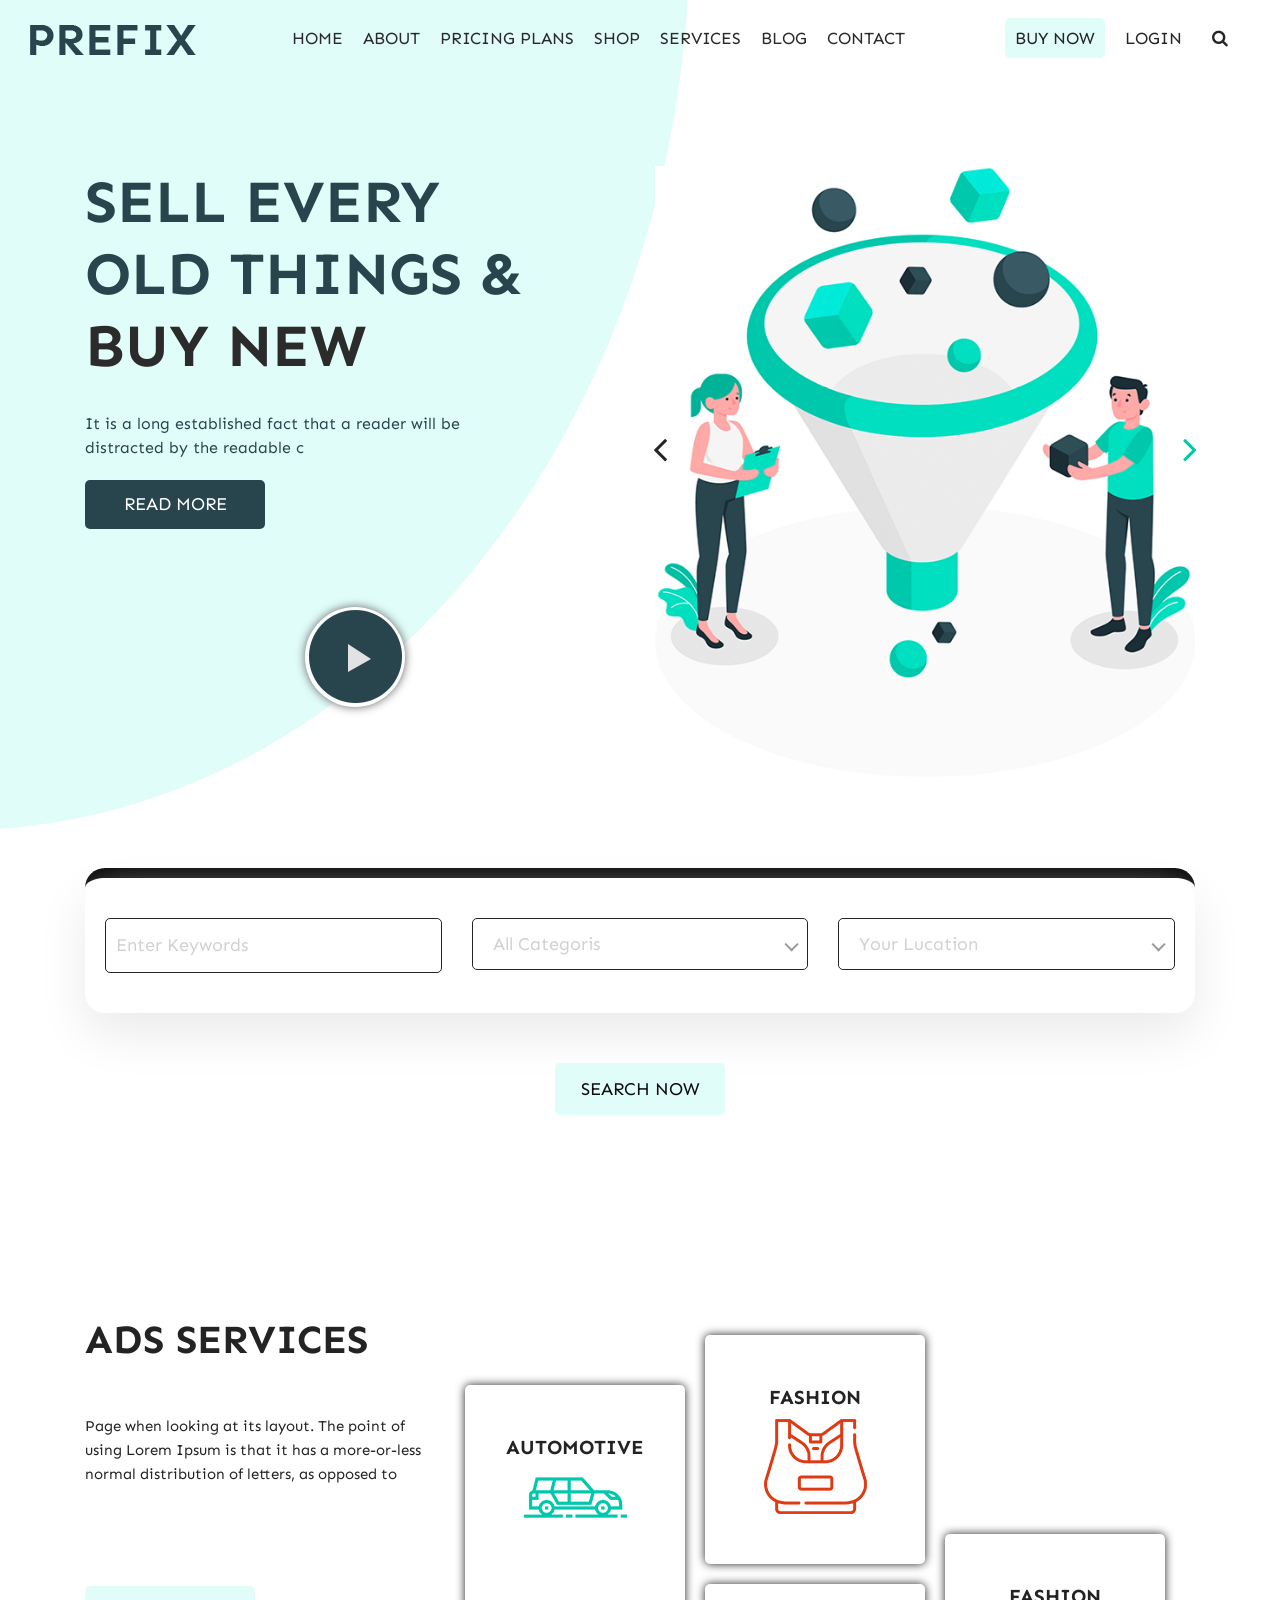
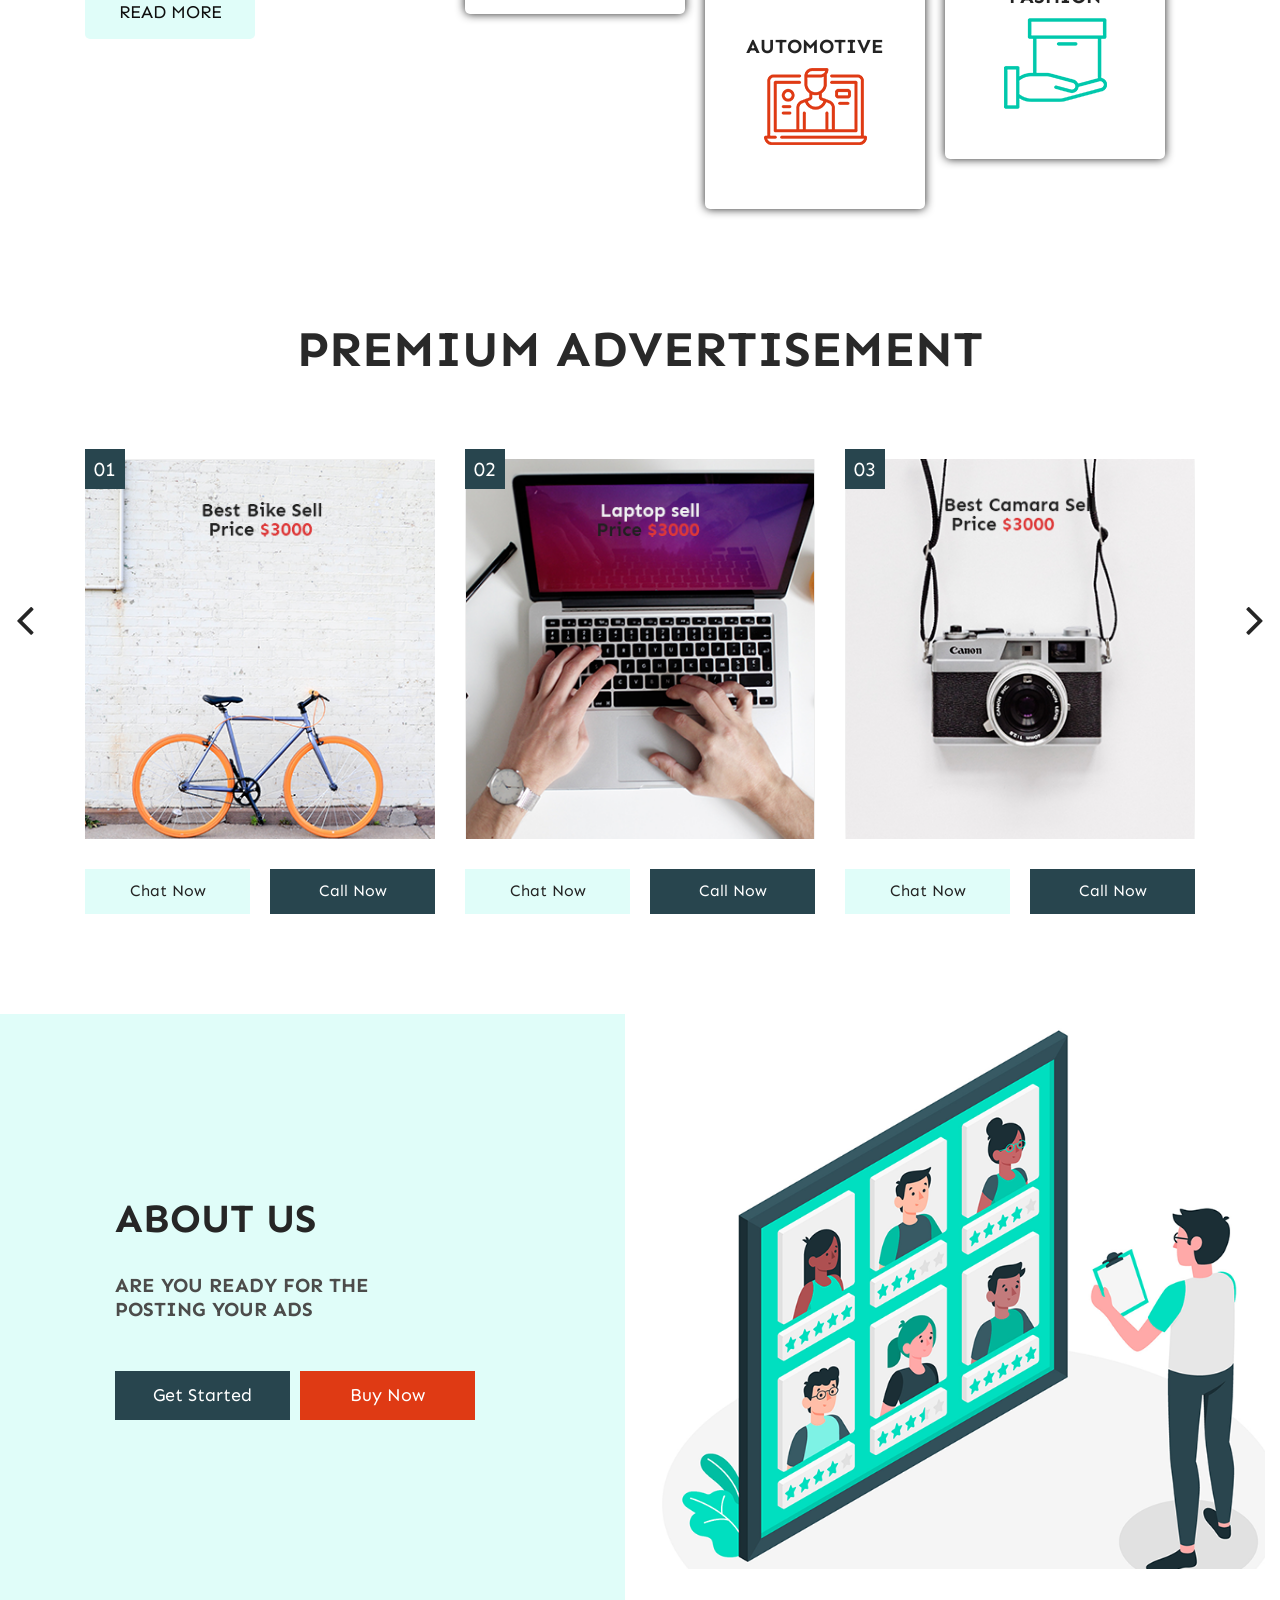
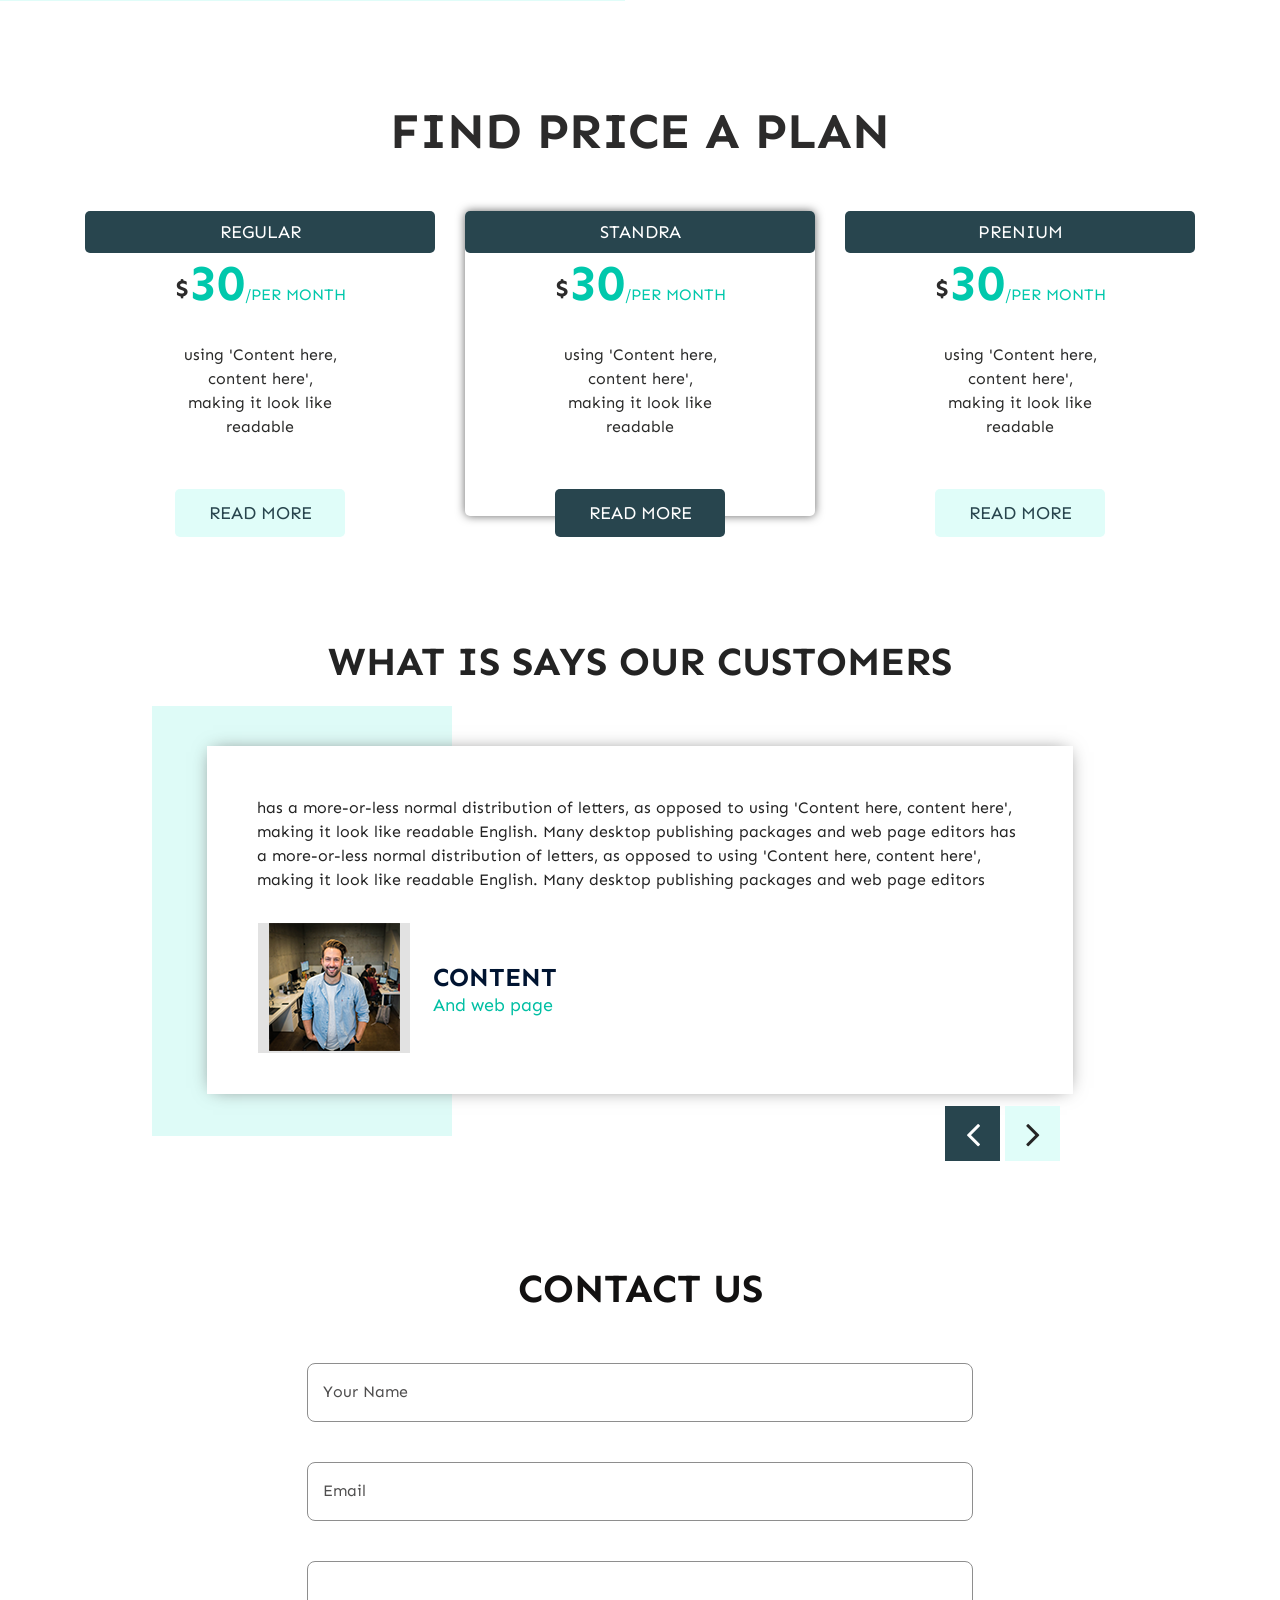
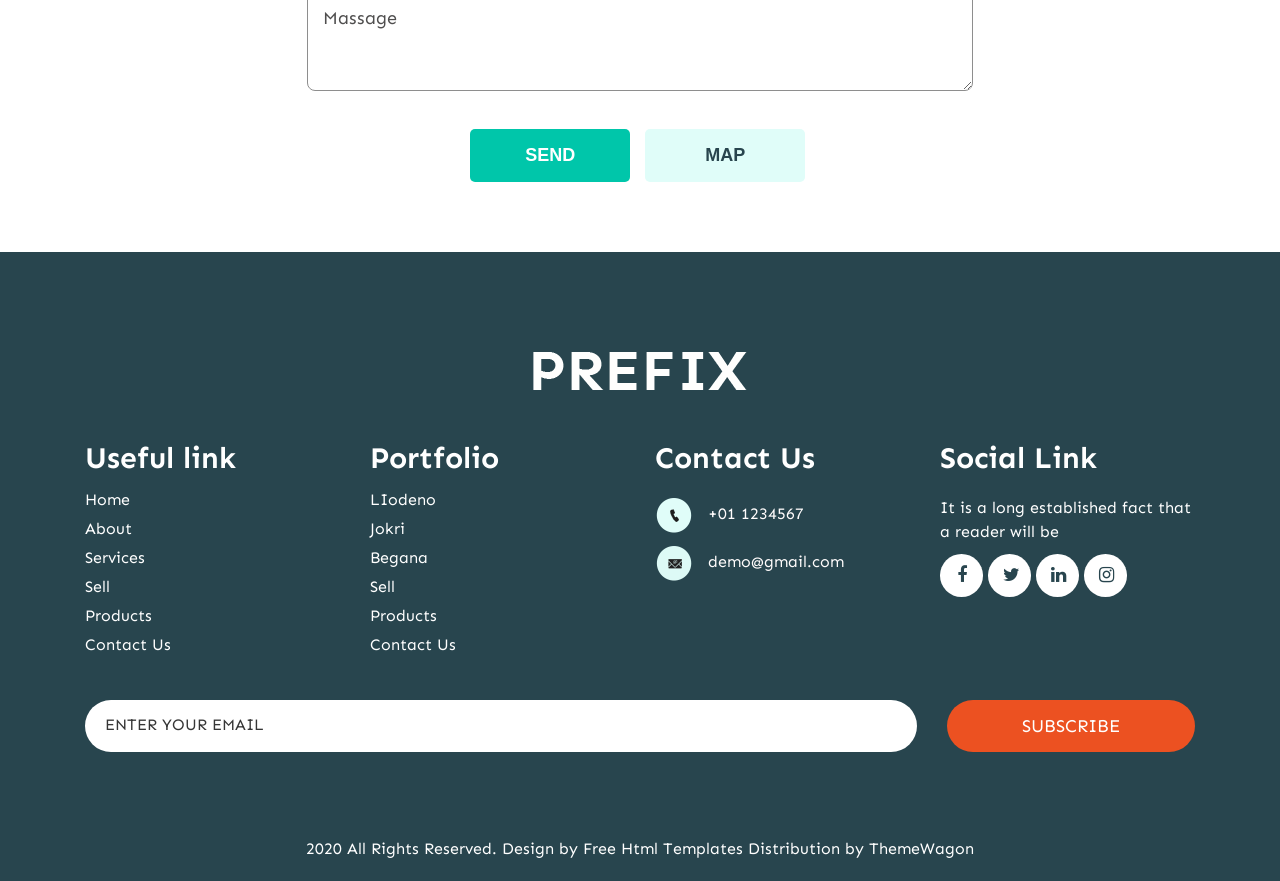
==== ETS STUFF/index.html @ aaaf213d "ETS Stuff" ====
<!DOCTYPE html>
<html>
   <head>
      <!-- basic -->
      <meta charset="utf-8">
      <meta http-equiv="X-UA-Compatible" content="IE=edge">
      <meta name="viewport" content="width=device-width, initial-scale=1">
      <!-- mobile metas -->
      <meta name="viewport" content="width=device-width, initial-scale=1">
      <meta name="viewport" content="initial-scale=1, maximum-scale=1">
      <!-- site metas -->
      <title>Sprite</title>
      <meta name="keywords" content="">
      <meta name="description" content="">
      <meta name="author" content="">
      <!-- bootstrap css -->
      <link rel="stylesheet" type="text/css" href="css/bootstrap.min.css">
      <!-- style css -->
      <link rel="stylesheet" type="text/css" href="css/style.css">
      <!-- Responsive-->
      <link rel="stylesheet" href="css/responsive.css">
      <!-- fevicon -->
      <link rel="icon" href="images/fevicon.png" type="image/gif" />
      <!-- font css -->
      <link href="https://fonts.googleapis.com/css2?family=Sen:wght@400;700;800&display=swap" rel="stylesheet">
      <!-- Scrollbar Custom CSS -->
      <link rel="stylesheet" href="css/jquery.mCustomScrollbar.min.css">
      <!-- Tweaks for older IEs-->
      <link rel="stylesheet" href="https://netdna.bootstrapcdn.com/font-awesome/4.0.3/css/font-awesome.css">
   </head>
   <body>
      <div class="header_section">
         <div class="container-fluid">
            <nav class="navbar navbar-expand-lg navbar-light bg-light">
               <a class="navbar-brand"href="index.html"><img src="images/logo.png"></a>
               <button class="navbar-toggler" type="button" data-toggle="collapse" data-target="#navbarSupportedContent" aria-controls="navbarSupportedContent" aria-expanded="false" aria-label="Toggle navigation">
               <span class="navbar-toggler-icon"></span>
               </button>
               <div class="collapse navbar-collapse" id="navbarSupportedContent">
                  <ul class="navbar-nav ml-auto">
                     <li class="nav-item active">
                        <a class="nav-link" href="index.html">Home</a>
                     </li>
                     <li class="nav-item">
                        <a class="nav-link" href="about.html">About</a>
                     </li>
                     <li class="nav-item">
                        <a class="nav-link" href="pricing.html">Pricing Plans</a>
                     </li>
                     <li class="nav-item">
                        <a class="nav-link" href="shop.html">Shop</a>
                     </li>
                     <li class="nav-item">
                        <a class="nav-link" href="services.html">Services</a>
                     </li>
                     <li class="nav-item">
                        <a class="nav-link" href="blog.html">Blog</a>
                     </li>
                     <li class="nav-item">
                        <a class="nav-link" href="contact.html">Contact</a>
                     </li>
                  </ul>
                  <form class="form-inline my-2 my-lg-0">
                     <div class="login_bt">
                        <ul>
                           <li class="active"><a href="#">Buy Now</a></li>
                           <li><a href="#">Login</a></li>
                           <li><a href="#"><i class="fa fa-search" aria-hidden="true"></i></a></li>
                        </ul>
                     </div>
                  </form>
               </div>
            </nav>
         </div>
         <!-- banner section start --> 
         <div class="banner_section layout_padding">
            <div class="container">
               <div class="row">
                  <div class="col-md-6">
                     <h1 class="banner_taital">SELL EVERY OLD THINGS & <span style="color: #2b2b2b;">BUY NEW</span></h1>
                     <p class="banner_text">It is a long established fact that a reader will be distracted by the readable c</p>
                     <div class="started_text"><a href="#">Read More</a></div>
                     <div class="play_icon"><img src="images/play-icon.png"></div>
                  </div>
                  <div class="col-md-6">
                     <div id="banner_slider" class="carousel slide" data-ride="carousel">
                        <div class="carousel-inner">
                           <div class="carousel-item active">
                              <div class="banner_img"><img src="images/banner-img.png"></div>
                           </div>
                           <div class="carousel-item">
                              <div class="banner_img"><img src="images/banner-img.png"></div>
                           </div>
                           <div class="carousel-item">
                              <div class="banner_img"><img src="images/banner-img.png"></div>
                           </div>
                        </div>
                        <a class="carousel-control-prev" href="#banner_slider" role="button" data-slide="prev">
                        <i class="fa fa-angle-left"></i>
                        </a>
                        <a class="carousel-control-next" href="#banner_slider" role="button" data-slide="next">
                        <i class="fa fa-angle-right"></i>
                        </a>
                     </div>
                  </div>
               </div>
            </div>
         </div>
         <!-- banner section end -->
      </div>
      <!-- header section end -->
      <!-- select box section start -->
      <div class="container">
         <div class="select_box_section">
            <div class="select_box_main">
               <div class="row">
                  <div class="col-md-4 select-outline">
                     <input type="text" class="enter_bt" placeholder="Enter Keywords" name="Enter Keywords">
                  </div>
                  <div class="col-md-4 select-outline">
                     <select class="mdb-select md-form md-outline colorful-select dropdown-primary">
                        <option value="" disabled selected>All Categoris</option>
                        <option value="1">Option 1</option>
                        <option value="2">Option 2</option>
                        <option value="3">Option 3</option>
                     </select>
                  </div>
                  <div class="col-md-4 select-outline">
                     <select class="mdb-select md-form md-outline colorful-select dropdown-primary">
                        <option value="" disabled selected>Your Lucation</option>
                        <option value="1">Option 1</option>
                        <option value="2">Option 2</option>
                        <option value="3">Option 3</option>
                     </select>
                  </div>
               </div>
            </div>
            <div class="search_btn"><a href="#">Search Now</a></div>
         </div>
      </div>
      <!-- services section start -->
      <div class="services_section layout_padding">
         <div class="container">
            <div class="row">
               <div class="col-md-4">
                  <h1 class="services_taital">Ads Services</h1>
                  <p class=" services_text">Page when looking at its layout. The point of using Lorem Ipsum is that it has a more-or-less normal distribution of letters, as opposed to</p>
                  <div class="readmore_btn"><a href="#">Read More</a></div>
               </div>
               <div class="col-md-8">
                  <h1 class="services_taital">
                     <div class="services_box">
                        <div class="services_box_left">
                           <h5 class="fashion_text">Automotive</h5>
                           <div><img src="images/icon-1.png"></div>
                        </div>
                        <div class="services_box_right">
                           <h5 class="fashion_text">Fashion</h5>
                           <div><img src="images/icon-2.png"></div>
                        </div>
                     </div>
                     <div class="services_box_2">
                        <div class="services_box_left">
                           <h5 class="fashion_text">Automotive</h5>
                           <div><img src="images/icon-3.png"></div>
                        </div>
                        <div class="services_box_right">
                           <h5 class="fashion_text">Fashion</h5>
                           <div><img src="images/icon-4.png"></div>
                        </div>
                     </div>
                  </h1>
               </div>
            </div>
         </div>
      </div>
      <!-- services section end -->
      <!-- shop section start -->
      <div class="blog_section layout_padding">
         <div class="container">
            <div class="row">
               <div class="col-md-12">
                  <h1 class="blog_taital">PREMIUM ADVERTISEMENT</h1>
               </div>
            </div>
            <div class="blog_section_2">
               <div id="main_slider" class="carousel slide" data-ride="carousel">
                  <div class="carousel-inner">
                     <div class="carousel-item active">
                        <div class="row">
                           <div class="col-md-4">
                              <div class="blog_img"><img src="images/blog-img.png"></div>
                              <h6 class="number_text">01</h6>
                              <div class="callnow_btn">
                                 <div class="chat_bt"><a href="#">Chat Now</a></div>
                                 <div class="call_bt active"><a href="#">Call Now</a></div>
                              </div>
                           </div>
                           <div class="col-md-4">
                              <div class="blog_img"><img src="images/blog-img1.png"></div>
                              <h6 class="number_text">02</h6>
                              <div class="callnow_btn">
                                 <div class="chat_bt"><a href="#">Chat Now</a></div>
                                 <div class="call_bt active"><a href="#">Call Now</a></div>
                              </div>
                           </div>
                           <div class="col-md-4">
                              <div class="blog_img"><img src="images/blog-img2.png"></div>
                              <h6 class="number_text">03</h6>
                              <div class="callnow_btn">
                                 <div class="chat_bt"><a href="#">Chat Now</a></div>
                                 <div class="call_bt active"><a href="#">Call Now</a></div>
                              </div>
                           </div>
                        </div>
                     </div>
                     <div class="carousel-item">
                        <div class="row">
                           <div class="col-md-4">
                              <div class="blog_img"><img src="images/blog-img.png"></div>
                              <h6 class="number_text">01</h6>
                              <div class="callnow_btn">
                                 <div class="chat_bt"><a href="#">Chat Now</a></div>
                                 <div class="call_bt active"><a href="#">Call Now</a></div>
                              </div>
                           </div>
                           <div class="col-md-4">
                              <div class="blog_img"><img src="images/blog-img1.png"></div>
                              <h6 class="number_text">02</h6>
                              <div class="callnow_btn">
                                 <div class="chat_bt"><a href="#">Chat Now</a></div>
                                 <div class="call_bt active"><a href="#">Call Now</a></div>
                              </div>
                           </div>
                           <div class="col-md-4">
                              <div class="blog_img"><img src="images/blog-img2.png"></div>
                              <h6 class="number_text">03</h6>
                              <div class="callnow_btn">
                                 <div class="chat_bt"><a href="#">Chat Now</a></div>
                                 <div class="call_bt active"><a href="#">Call Now</a></div>
                              </div>
                           </div>
                        </div>
                     </div>
                     <div class="carousel-item">
                        <div class="row">
                           <div class="col-md-4">
                              <div class="blog_img"><img src="images/blog-img.png"></div>
                              <h6 class="number_text">01</h6>
                              <div class="callnow_btn">
                                 <div class="chat_bt"><a href="#">Chat Now</a></div>
                                 <div class="call_bt active"><a href="#">Call Now</a></div>
                              </div>
                           </div>
                           <div class="col-md-4">
                              <div class="blog_img"><img src="images/blog-img1.png"></div>
                              <h6 class="number_text">02</h6>
                              <div class="callnow_btn">
                                 <div class="chat_bt"><a href="#">Chat Now</a></div>
                                 <div class="call_bt active"><a href="#">Call Now</a></div>
                              </div>
                           </div>
                           <div class="col-md-4">
                              <div class="blog_img"><img src="images/blog-img2.png"></div>
                              <h6 class="number_text">03</h6>
                              <div class="callnow_btn">
                                 <div class="chat_bt"><a href="#">Chat Now</a></div>
                                 <div class="call_bt active"><a href="#">Call Now</a></div>
                              </div>
                           </div>
                        </div>
                     </div>
                  </div>
                  <a class="carousel-control-prev" href="#main_slider" role="button" data-slide="prev">
                  <i class="fa fa-angle-left"></i>
                  </a>
                  <a class="carousel-control-next" href="#main_slider" role="button" data-slide="next">
                  <i class="fa fa-angle-right"></i>
                  </a>
               </div>
            </div>
         </div>
      </div>
      <!-- shop section end -->
      <!-- about section start -->
      <div class="about_section layout_padding">
         <div class="container-fluid">
            <div class="row">
               <div class="col-md-6 padding_left0">
                  <div class="about_taital_main">
                     <h1 class="about_taital">About Us</h1>
                     <h6 class="about_text">ARE YOU READY FOR THE POSTING YOUR ADS</h6>
                     <div class="btn_main">
                        <div class="started_bt"><a href="#">Get Started</a></div>
                        <div class="buy_bt active"><a href="#">Buy Now</a></div>
                     </div>
                  </div>
               </div>
               <div class="col-md-6">
                  <div class="about_img"><img src="images/about-img.png"></div>
               </div>
            </div>
         </div>
      </div>
      <!-- about section end -->
      <!-- pricing section start -->
      <div class="pricing_section layout_padding">
         <div class="container">
            <div class="row">
               <div class="col-md-12">
                  <h1 class="pricing_taital">FIND Price A PLAN</h1>
               </div>
            </div>
            <div class="pricing_section_2">
               <div class="row">
                  <div class="col-md-4">
                     <div class="pricing_box">
                        <h6 class="regular_text">Regular</h6>
                        <div class="taital_main">
                           <h3 class="dolor_text">$</h3>
                           <h1 class="dolor_text_1">30</h1>
                           <p class="month_text">/Per Month</p>
                        </div>
                        <p class="using_text">using 'Content here, content here', making it look like readable</p>
                        <div class="readmore_bt"><a  href="#">Read More</a></div>
                     </div>
                  </div>
                  <div class="col-md-4">
                     <div class="pricing_box active">
                        <h6 class="regular_text">Standra</h6>
                        <div class="taital_main">
                           <h3 class="dolor_text">$</h3>
                           <h1 class="dolor_text_1">30</h1>
                           <p class="month_text">/Per Month</p>
                        </div>
                        <p class="using_text">using 'Content here, content here', making it look like readable</p>
                        <div class="readmore_bt active"><a  href="#">Read More</a></div>
                     </div>
                  </div>
                  <div class="col-md-4">
                     <div class="pricing_box">
                        <h6 class="regular_text">Prenium</h6>
                        <div class="taital_main">
                           <h3 class="dolor_text">$</h3>
                           <h1 class="dolor_text_1">30</h1>
                           <p class="month_text">/Per Month</p>
                        </div>
                        <p class="using_text">using 'Content here, content here', making it look like readable</p>
                        <div class="readmore_bt"><a  href="#">Read More</a></div>
                     </div>
                  </div>
               </div>
            </div>
         </div>
      </div>
      <!-- pricing section end -->
      <!-- customer section end -->
      <div class="customer_section layout_padding">
         <div class="container">
            <div class="row">
               <div class="col-sm-12">
                  <h1 class="customer_taital">What Is says Our customers</h1>
               </div>
            </div>
         </div>
         <div id="my_slider" class="carousel slide" data-ride="carousel">
            <div class="carousel-inner">
               <div class="carousel-item active">
                  <div class="customer_section_2">
                     <div class="container">
                        <div class="row">
                           <div class="col-md-12">
                              <div class="box_main">
                                 <div class="customer_main">
                                    <p class="enim_text">has a more-or-less normal distribution of letters, as opposed to using 'Content here, content here', making it look like readable English. Many desktop publishing packages and web page editors has a more-or-less normal distribution of letters, as opposed to using 'Content here, content here', making it look like readable English. Many desktop publishing packages and web page editors </p>
                                    <div class="customer_left">
                                       <div class="customer_img"><img src="images/customer-img.png"></div>
                                    </div>
                                    <div class="customer_right">
                                       <h3 class="customer_name">Content</h3>
                                       <p class="web_text">And web page </p>
                                    </div>
                                 </div>
                              </div>
                           </div>
                        </div>
                     </div>
                  </div>
               </div>
               <div class="carousel-item">
                  <div class="customer_section_2">
                     <div class="container">
                        <div class="row">
                           <div class="col-md-12">
                              <div class="box_main">
                                 <div class="customer_main">
                                    <p class="enim_text">has a more-or-less normal distribution of letters, as opposed to using 'Content here, content here', making it look like readable English. Many desktop publishing packages and web page editors has a more-or-less normal distribution of letters, as opposed to using 'Content here, content here', making it look like readable English. Many desktop publishing packages and web page editors </p>
                                    <div class="customer_left">
                                       <div class="customer_img"><img src="images/customer-img.png"></div>
                                    </div>
                                    <div class="customer_right">
                                       <h3 class="customer_name">Content</h3>
                                       <p class="web_text">And web page </p>
                                    </div>
                                 </div>
                              </div>
                           </div>
                        </div>
                     </div>
                  </div>
               </div>
               <div class="carousel-item">
                  <div class="customer_section_2">
                     <div class="container">
                        <div class="row">
                           <div class="col-md-12">
                              <div class="box_main">
                                 <div class="customer_main">
                                    <p class="enim_text">has a more-or-less normal distribution of letters, as opposed to using 'Content here, content here', making it look like readable English. Many desktop publishing packages and web page editors has a more-or-less normal distribution of letters, as opposed to using 'Content here, content here', making it look like readable English. Many desktop publishing packages and web page editors </p>
                                    <div class="customer_left">
                                       <div class="customer_img"><img src="images/customer-img.png"></div>
                                    </div>
                                    <div class="customer_right">
                                       <h3 class="customer_name">Content</h3>
                                       <p class="web_text">And web page </p>
                                    </div>
                                 </div>
                              </div>
                           </div>
                        </div>
                     </div>
                  </div>
               </div>
            </div>
            <a class="carousel-control-prev" href="#my_slider" role="button" data-slide="prev">
            <i class="fa fa-angle-left"></i>
            </a>
            <a class="carousel-control-next" href="#my_slider" role="button" data-slide="next">
            <i class="fa fa-angle-right"></i>
            </a>
         </div>
      </div>
      <!-- customer section end -->
      <!-- contact section start -->
      <div class="contact_section layout_padding">
         <div class="container">
            <div class="row">
               <div class="col-sm-12">
                  <h1 class="contact_taital contact_heading">Contact Us</h1>
               </div>
            </div>
            <div class="contact_section_2">
               <div class="row">
                  <div class="col-md-12">
                     <div class="mail_section map_form_container">
                        <form action="">
                           <input type="text" class="mail_text" placeholder="Your Name" name="Your Name">
                           <input type="text" class="mail_text" placeholder="Email" name="Email">
                           <textarea class="massage-bt" placeholder="Massage" rows="5" id="comment" name="Massage"></textarea>
                           <div class="contact_btn_main">
                              <div class="send_bt active"><a href="#">Send</a></div>
                              <div class="map_bt"><a href="#" id="showMap">Map</a></div>
                           </div>
                        </form>
                        <div class="map_main map_container">
                           <div class="map-responsive">
                              <iframe src="https://www.google.com/maps/embed/v1/place?key=AIzaSyA0s1a7phLN0iaD6-UE7m4qP-z21pH0eSc&amp;q=Eiffel+Tower+Paris+France" width="600" height="368" frameborder="0" style="border:0; width: 100%;" allowfullscreen=""></iframe>
                              <div class="btn_main">
                                 <div class="map_bt d-flex justify-content-center w-100 map_center"><a href="#" id="showForm">Form</a></div>
                              </div>
                           </div>
                        </div>
                     </div>
                  </div>
               </div>
            </div>
         </div>
      </div>
      <!-- contact section end -->
      <!-- footer section start -->
      <div class="footer_section layout_padding">
         <div class="container">
            <div class="row">
               <div class="col-md-12">
                  <div class="footer_logo"><img src="images/footer-logo.png"></div>
               </div>
            </div>
            <div class="footer_section_2">
               <div class="row">
                  <div class="col-lg-3 col-sm-6">
                     <h2 class="useful_text">Useful link </h2>
                     <div class="footer_menu">
                        <ul>
                           <li><a href="index.html">Home</a></li>
                           <li><a href="about.html">About</a></li>
                           <li><a href="services.html">Services</a></li>
                           <li><a href="sell.html">Sell</a></li>
                           <li><a href="products.html">Products</a></li>
                           <li><a href="contact.html">Contact Us</a></li>
                        </ul>
                     </div>
                  </div>
                  <div class="col-lg-3 col-sm-6">
                     <h2 class="useful_text">Portfolio</h2>
                     <div class="footer_menu">
                        <ul>
                           <li><a href="#">LIodeno</a></li>
                           <li><a href="jokri.html">Jokri</a></li>
                           <li><a href="begana.html">Begana</a></li>
                           <li><a href="sell.html">Sell</a></li>
                           <li><a href="products.html">Products</a></li>
                           <li><a href="contact.html">Contact Us</a></li>
                        </ul>
                     </div>
                  </div>
                  <div class="col-lg-3 col-sm-6">
                     <h2 class="useful_text">Contact Us</h2>
                     <div class="location_text"><img src="images/call-icon.png"><span class="padding_left_15"><a href="#">+01 1234567</a></span></div>
                     <div class="location_text"><img src="images/mail-icon.png"><span class="padding_left_15"><a href="#">demo@gmail.com</a></span></div>
                  </div>
                  <div class="col-lg-3 col-sm-6">
                     <h2 class="useful_text">Social Link</h2>
                     <p class="footer_text">It is a long established fact that a reader will be </p>
                     <div class="social_icon">
                        <ul>
                           <li><a href="#"><i class="fa fa-facebook" aria-hidden="true"></i></a></li>
                           <li><a href="#"><i class="fa fa-twitter" aria-hidden="true"></i></a></li>
                           <li><a href="#"><i class="fa fa-linkedin" aria-hidden="true"></i></a></li>
                           <li><a href="#"><i class="fa fa-instagram" aria-hidden="true"></i></a></li>
                        </ul>
                     </div>
                  </div>
               </div>
            </div>
            <div class="input_main">
               <input type="text" class="email_text" placeholder="Enter your email" name="Enter your email">
               <div class="subscribe_bt"><a href="#">Subscribe</a></div>
            </div>
         </div>
      </div>
      <!-- footer section end -->
      <!-- copyright section start -->
      <div class="copyright_section">
         <div class="container">
            <p class="copyright_text">2020 All Rights Reserved. Design by <a href="https://html.design">Free Html Templates</a> Distribution by <a href="https://themewagon.com">ThemeWagon</a></p>
         </div>
      </div>
      <!-- copyright section end -->
      <!-- Javascript files-->
      <script src="js/jquery.min.js"></script>
      <script src="js/popper.min.js"></script>
      <script src="js/bootstrap.bundle.min.js"></script>
      <script src="js/jquery-3.0.0.min.js"></script>
      <script src="js/plugin.js"></script>
      <!-- sidebar -->
      <script src="js/jquery.mCustomScrollbar.concat.min.js"></script>
      <script src="js/custom.js"></script>
      <!-- javascript --> 
      <script>
         // Material Select Initialization
         $(document).ready(function() {
         $('.mdb-select').materialSelect();
         $('.select-wrapper.md-form.md-outline input.select-dropdown').bind('focus blur', function () {
         $(this).closest('.select-outline').find('label').toggleClass('active');
         $(this).closest('.select-outline').find('.caret').toggleClass('active');
         });
         });
      </script>
   </body>
</html>
---- ETS STUFF/css/style.css ----
/*--------------------------------------------------------------------- File Name: style.css ---------------------------------------------------------------------*/


/*--------------------------------------------------------------------- import Files ---------------------------------------------------------------------*/

@import url(animate.min.css);
@import url(normalize.css);
@import url(icomoon.css);
@import url(css/font-awesome.min.css);
@import url(meanmenu.css);
@import url(owl.carousel.min.css);
@import url(swiper.min.css);
@import url(slick.css);
@import url(jquery.fancybox.min.css);
@import url(jquery-ui.css);
@import url(nice-select.css);

/*--------------------------------------------------------------------- skeleton ---------------------------------------------------------------------*/

* {
    box-sizing: border-box !important;
    transition: ease all 0.5s;
}

html {
    scroll-behavior: smooth;
}

body {
    color: #666666;
    font-size: 14px;
    font-family: 'Sen', sans-serif;
    line-height: 1.80857;
    font-weight: normal;
    overflow-x: hidden;
}

a {
    color: #1f1f1f;
    text-decoration: none !important;
    outline: none !important;
    -webkit-transition: all .3s ease-in-out;
    -moz-transition: all .3s ease-in-out;
    -ms-transition: all .3s ease-in-out;
    -o-transition: all .3s ease-in-out;
    transition: all .3s ease-in-out;
}

h1,
h2,
h3,
h4,
h5,
h6 {
    letter-spacing: 0;
    font-weight: normal;
    position: relative;
    padding: 0 0 10px 0;
    font-weight: normal;
    line-height: normal;
    color: #111111;
    margin: 0
}

h1 {
    font-size: 24px
}

h2 {
    font-size: 22px
}

h3 {
    font-size: 18px
}

h4 {
    font-size: 16px
}

h5 {
    font-size: 14px
}

h6 {
    font-size: 13px
}

*,
*::after,
*::before {
    -webkit-box-sizing: border-box;
    -moz-box-sizing: border-box;
    box-sizing: border-box;
}

h1 a,
h2 a,
h3 a,
h4 a,
h5 a,
h6 a {
    color: #212121;
    text-decoration: none!important;
    opacity: 1
}

button:focus {
    outline: none;
}

ul,
li,
ol {
    margin: 0px;
    padding: 0px;
    list-style: none;
}

p {
    margin: 20px;
    font-weight: 300;
    font-size: 15px;
    line-height: 24px;
}

a {
    color: #222222;
    text-decoration: none;
    outline: none !important;
}

a,
.btn {
    text-decoration: none !important;
    outline: none !important;
    -webkit-transition: all .3s ease-in-out;
    -moz-transition: all .3s ease-in-out;
    -ms-transition: all .3s ease-in-out;
    -o-transition: all .3s ease-in-out;
    transition: all .3s ease-in-out;
}

img {
    max-width: 100%;
    height: auto;
}

 :focus {
    outline: 0;
}

.paddind_bottom_0 {
    padding-bottom: 0 !important;
}

.btn-custom {
    margin-top: 20px;
    background-color: transparent !important;
    border: 2px solid #ddd;
    padding: 12px 40px;
    font-size: 16px;
}

.lead {
    font-size: 18px;
    line-height: 30px;
    color: #767676;
    margin: 0;
    padding: 0;
}

.form-control:focus {
    border-color: #ffffff !important;
    box-shadow: 0 0 0 .2rem rgba(255, 255, 255, .25);
}

.navbar-form input {
    border: none !important;
}

.badge {
    font-weight: 500;
}

blockquote {
    margin: 20px 0 20px;
    padding: 30px;
}

button {
    border: 0;
    margin: 0;
    padding: 0;
    cursor: pointer;
}

.full {
    float: left;
    width: 100%;
}

.layout_padding {
    padding-top: 100px;
    padding-bottom: 0px;
}

.padding_0 {
    padding: 0px;
}


/* header section start */

.header_section {
    width: 100%;
    float: left;
    background-image: url(../images/banner-bg.png);
    height: auto;
    background-size: 100%;
    background-repeat: no-repeat;
}

.header_section::after {
    content: '';
    position: absolute;
    width: 730px;
    height: 900px;
    background-color: #e0fdf9;
    left: -40px;
    top: -70px;
    z-index: -1;
    border-bottom-right-radius: 100%;
}

.header_bg {
    background-color: #e0fdf9 !important;
}

.header_bg::after {
    display: none;
}

.header_bg {
    background: #fb6818;
    border-bottom: 1px solid #ffffff;
}

.bg-light {
    background-color: transparent !important;
}

.mr-auto,
.mx-auto {
    margin: 0 auto;
    text-align: center;
}

.ml-auto,
.mx-auto {
    margin: 0 auto;
}

.navbar-expand-lg .navbar-nav .nav-link {
    padding: 3px 10px;
    font-size: 17px;
    color: #2a2a2a;
    border-radius: 5px;
    text-transform: uppercase;
}

.navbar-light .navbar-nav .active>.nav-link,
.navbar-light .navbar-nav .nav-link.active,
.navbar-light .navbar-nav .nav-link.show,
.navbar-light .navbar-nav .show>.nav-link {
    color: #2a2a2a;
}

.navbar-light .navbar-nav .nav-link:focus,
.navbar-light .navbar-nav .nav-link:hover {
    color: #2a2a2a;
}

.navbar-brand {
    margin: 0px;
    float: right;
}

.navbar {
    padding: 15px 15px;
}

.user_icon {
    padding-right: 15px;
}

.login_bt {
    width: 250px;
}

.login_bt ul {
    margin: 0px;
    padding: 0px;
}

.login_bt li a {
    float: left;
    font-size: 17px;
    color: #252525;
    text-transform: uppercase;
    padding: 5px 10px;
    background-color: transparent;
    margin: 0px 5px;
    border-radius: 5px;
}

.login_bt li a:hover {
    color: #252525;
    background-color: #e0fdf9;
}

.login_bt li.active a {
    color: #252525;
    background-color: #e0fdf9;
}


/* header section end */


/* banner section start */

.banner_section {
    width: 100%;
    float: left;
    padding: 90px 0px;
}

.banner_taital {
    width: 90%;
    font-size: 60px;
    color: #28454e;
    text-transform: uppercase;
    font-weight: bold;
}

.banner_text {
    width: 80%;
    font-size: 16px;
    color: #28454e;
    float: left;
    margin-left: 0px;
}

.started_text {
    width: 180px;
    float: left;
    margin-top: 0px;
}

.started_text a {
    width: 100%;
    float: left;
    padding: 8px 10px;
    color: #ffffff;
    background-color: #28454e;
    text-align: center;
    font-size: 18px;
    border-radius: 5px;
    text-transform: uppercase;
}

.started_text a:hover {
    color: #252525;
    background-color: #ffffff;
}

#banner_slider a.carousel-control-prev {
    left: -15px;
    top: 263px;
    color: #252525;
}

#banner_slider a.carousel-control-next {
    right: -15px;
    top: 263px;
}

#banner_slider .carousel-control-next,
#banner_slider .carousel-control-prev {
    width: 40px;
    height: 40px;
    opacity: 1;
    font-size: 40px;
    color: #00c8ac;
}

#banner_slider .carousel-control-next:focus,
#banner_slider .carousel-control-next:hover,
#banner_slider .carousel-control-prev:focus,
#banner_slider .carousel-control-prev:hover {
    color: #252525;
}

.play_icon {
    width: 100%;
    float: left;
    position: relative;
    z-index: 5;
    text-align: center;
    margin-top: 80px;
}

.play_icon::before {
    content: '';
    position: absolute;
    top: 48px;
    left: 100px;
    width: 100px;
    height: 100px;
    transform: translate(-50%, -50%);
    background-color: #ffffff;
    border-radius: 100%;
    animation: fadeEffect 1.3s infinite ease;
    box-shadow: 0px 0px 10px 0px;
    right: 0px;
    margin: 0 auto;
    z-index: -1;
}

@keyframes fadeEffect {
    0% {
        transform: translate(-50%, -50%) scale(1);
        opacity: 1
    }
    100% {
        transform: translate(-50%, -50%) scale(1.2);
        opacity: 0;
    }
}


/* banner section end */


/* select box section start */

.select_box_section {
    width: 100%;
    float: left;
    margin-bottom: 100px;
    border-top: 10px solid #000;
    border-radius: 20px;
}

.select_box_main {
    width: 100%;
    background-color: #ffffff;
    height: auto;
    padding: 40px 20px;
    border-radius: 20px;
    box-shadow: 0px 20px 50px 0px #eaeaea !important;
}

.md-outline.select-wrapper+label {
    top: .5em !important;
    z-index: 2 !important;
}

.nice-select {
    width: 100%;
    background-color: transparent !important;
    border: 1px solid #252525;
    border-radius: 5px;
}

.nice-select:after {
    width: 10px;
    height: 10px;
}

.nice-select {
    color: #d0d1d2;
    font-size: 18px;
}

.enter_bt {
    width: 100%;
    float: left;
    font-size: 18px;
    color: #d0d1d2;
    background-color: transparent;
    padding: 10px;
    border: 1px solid #252525;
    border-radius: 5px;
}

input.enter_bt::placeholder {
    color: #d0d1d2;
}

.search_btn {
    width: 170px;
    margin: 0 auto;
    text-align: center;
    padding-top: 50px;
}

.search_btn a {
    width: 100%;
    float: left;
    font-size: 18px;
    color: #0f0f0f;
    text-transform: uppercase;
    background-color: #e0fdf9;
    padding: 10px;
    text-align: center;
    border-radius: 5px;
}

.search_btn a:hover {
    color: #ffffff;
    background-color: #28454e;
}


/* select box section end */


/* services section start */

.services_section {
    width: 100%;
    float: left;
}

.services_taital {
    width: 100%;
    float: left;
    font-size: 40px;
    color: #232323;
    font-weight: bold;
    text-transform: uppercase;
}

.services_text {
    width: 100%;
    float: left;
    font-size: 15px;
    color: #232323;
    margin-left: 0px;
    padding-top: 20px;
}

.readmore_btn {
    width: 170px;
    float: left;
    margin-top: 80px;
}

.readmore_btn a {
    width: 100%;
    float: left;
    font-size: 18px;
    color: #0f0f0f;
    text-transform: uppercase;
    background-color: #e0fdf9;
    padding: 10px;
    border-radius: 5px;
    text-align: center;
}

.readmore_btn a:hover {
    color: #ffffff;
    background-color: #28454e;
}

.services_box {
    width: 100%;
    display: flex;
    margin-top: 20px;
}

.fashion_text {
    width: 100%;
    float: left;
    font-size: 20px;
    color: #232323;
    text-align: center;
    text-transform: uppercase;
    font-weight: bold;
}

.services_box_left {
    width: 220px;
    height: auto;
    padding: 50px 0px;
    text-align: center;
    box-shadow: 0px 0px 10px 0px;
    top: 50px;
    position: relative;
    border-radius: 5px;
}

.services_box_right {
    width: 220px;
    height: auto;
    padding: 50px 0px;
    text-align: center;
    box-shadow: 0px 0px 10px 0px;
    margin-left: 20px;
    border-radius: 5px;
}

.services_box_2 {
    width: 100%;
    display: flex;
    margin-top: 20px;
    padding-left: 240px;
    position: relative;
    top: -50px;
}


/* blog section start */

.blog_section {
    width: 100%;
    float: left;
}

.blog_taital {
    width: 100%;
    float: left;
    font-size: 50px;
    color: #292929;
    text-transform: uppercase;
    font-weight: bold;
    text-align: center;
}

.blog_section_2 {
    width: 100%;
    float: left;
    padding-top: 60px;
}

.blog_img {
    width: 100%;
    float: left;
    position: relative;
}

.blog_img img {
    min-height: 380px;
    margin-top: 10px;
}

.number_text {
    width: 40px;
    height: 40px;
    font-size: 20px;
    color: #fff;
    background-color: #28454e;
    text-align: center;
    text-transform: uppercase;
    position: absolute;
    justify-content: center;
    align-items: center;
    padding: 8px;
    top: 0px;
}

.callnow_btn {
    width: 100%;
    display: flex;
    padding-top: 30px;
}

.chat_bt {
    width: 170px;
    float: right;
}

.chat_bt a {
    width: 100%;
    float: left;
    font-size: 16px;
    color: #232323;
    text-align: center;
    background-color: #e0fdf9;
    padding: 8px;
}

.chat_bt a:hover {
    color: #ffffff;
    background-color: #28454e;
}

.call_bt {
    width: 170px;
    float: right;
    margin-left: 20px;
}

.call_bt a {
    width: 100%;
    float: right;
    font-size: 16px;
    color: #232323;
    text-align: center;
    background-color: #e0fdf9;
    padding: 8px;
}

.call_bt a:hover {
    color: #ffffff;
    background-color: #28454e;
}

.call_bt.active a {
    color: #ffffff;
    background-color: #28454e;
}

#main_slider a.carousel-control-prev {
    left: -80px;
    top: 150px;
}

#main_slider a.carousel-control-next {
    right: -80px;
    top: 150px;
}

#main_slider .carousel-control-next,
#main_slider .carousel-control-prev {
    width: 40px;
    height: 40px;
    opacity: 1;
    font-size: 50px;
    color: #252525;
}

#main_slider .carousel-control-next:focus,
#main_slider .carousel-control-next:hover,
#main_slider .carousel-control-prev:focus,
#main_slider .carousel-control-prev:hover {
    color: #00c8ac;
}


/* blog section end */


/* about_section section start */

.about_section {
    width: 100%;
    float: left;
}

.about_taital_main {
    width: 100%;
    float: left;
    padding: 180px 0px 181px 115px;
    background-color: #e0fdf9;
    height: auto;
    background-size: 100%;
}

.about_taital {
    width: 100%;
    float: left;
    font-size: 40px;
    color: #262626;
    font-weight: bold;
    text-transform: uppercase;
}

.about_text {
    width: 60%;
    float: left;
    font-size: 20px;
    color: #4c4c4b;
    margin: 0px;
    padding-top: 20px;
    font-weight: bold;
}

.btn_main {
    width: 100%;
    float: left;
    padding-top: 40px;
}

.started_bt {
    width: 175px;
    float: left;
}

.started_bt a {
    width: 100%;
    float: left;
    font-size: 18px;
    background-color: #28454e;
    color: #ffffff;
    text-align: center;
    padding: 8px;
}

.started_bt a:hover {
    color: #ffffff;
    background-color: #df3a14;
}

.buy_bt {
    width: 175px;
    float: left;
}

.buy_bt a {
    width: 100%;
    float: left;
    font-size: 18px;
    background-color: #28454e;
    color: #ffffff;
    text-align: center;
    padding: 8px;
    margin-left: 10px;
}

.buy_bt a:hover {
    color: #ffffff;
    background-color: #df3a14;
}

.buy_bt.active a {
    color: #ffffff;
    background-color: #df3a14;
}

.about_img {
    width: 100%;
    float: left;
}

.padding_left0 {
    padding-left: 0px;
}


/* about section end */


/* pricing section start */

.pricing_section {
    width: 100%;
    float: left;
}

.pricing_taital {
    width: 100%;
    float: left;
    font-size: 50px;
    color: #2c2b2b;
    text-align: center;
    font-weight: bold;
    text-transform: uppercase;
}

.pricing_section_2 {
    width: 100%;
    float: left;
    margin-top: 40px;
}

.pricing_box {
    width: 100%;
    background-color: #ffffff;
    height: 305px;
    padding: 0px 0px 20px 0px;
    border-radius: 5px;
}

.pricing_box:hover {
    box-shadow: 0px 0px 10px 0px;
}

.pricing_box.active {
    box-shadow: 0px 0px 10px 0px;
}

.pricing_box .readmore_bt a:hover {
    color: #ffffff;
    background-color: #28454e;
}

.pricing_box.active .readmore_bt a {
    color: #ffffff;
    background-color: #28454e;
}

.pricing_box:hover .regular_text {
    color: #252525;
    background-color: #e0fdf9;
}

.regular_text {
    width: 100%;
    font-size: 18px;
    text-align: center;
    text-transform: uppercase;
    color: #ffffff;
    padding: 10px;
    background-color: #28454e;
    border-radius: 5px;
}

.taital_main {
    width: 70%;
    display: flex;
    margin: 0 auto;
    text-align: center;
    justify-content: center;
}

.dolor_text {
    font-size: 26px;
    color: #2c2b2b;
    font-weight: bold;
    padding-top: 20px;
}

.dolor_text_1 {
    font-size: 50px;
    color: #00c8ac;
    font-weight: bold;
}

.month_text {
    font-size: 16px;
    color: #00c8ac;
    margin: 0px;
    padding-top: 30px;
    text-transform: uppercase;
}

.using_text {
    width: 45%;
    font-size: 16px;
    text-align: center;
    color: #2a2a29;
    margin: 0 auto;
    padding: 20px 0px;
}

.readmore_bt {
    width: 170px;
    margin: 0 auto;
    text-align: center;
    padding-top: 30px;
}

.readmore_bt a {
    width: 100%;
    float: left;
    font-size: 18px;
    background-color: #e0fdf9;
    color: #28454e;
    text-align: center;
    padding: 8px;
    border-radius: 5px;
    text-transform: uppercase;
}

.readmore_bt a:hover {
    color: #ffffff;
    background-color: #28454e;
}


/* pricing section end */


/* customer section start */

.customer_section {
    width: 100%;
    float: left;
}

.customer_taital {
    width: 100%;
    float: left;
    font-size: 40px;
    color: #232323;
    font-weight: bold;
    text-transform: uppercase;
    text-align: center;
}

.customer_section_2 {
    width: 70%;
    margin: 0 auto;
    margin-top: 50px;
    padding-bottom: 60px;
}

.box_main {
    width: 100%;
    float: left;
    background-color: #ffffff;
    padding: 0px 50px 40px 50px;
    box-shadow: 0px 0px 18px -6px;
    margin-bottom: 10px;
}

.customer_main {
    width: 100%;
    margin-top: 50px;
}

.customer_left {
    width: 23%;
    float: left;
}

.customer_right {
    width: 70%;
    float: left;
    margin-top: 40px;
}

.customer_name {
    width: 100%;
    float: left;
    font-size: 26px;
    font-weight: bold;
    color: #001431;
    padding-bottom: 0px;
    text-transform: uppercase;
}

.enim_text {
    width: 100%;
    float: left;
    font-size: 16px;
    color: #232323;
    margin: 0px;
    padding-bottom: 30px;
}

.web_text {
    width: 100%;
    float: left;
    font-size: 18px;
    margin: 0px;
    color: #02bfa4;
}

.box_main::after {
    content: '';
    position: absolute;
    width: 300px;
    height: 430px;
    background-color: #defbf7;
    left: -40px;
    top: -40px;
    z-index: -1;
}

#my_slider a.carousel-control-prev {
    left: initial;
    top: 410px;
    right: 280px;
    background-color: #28454e;
    color: #ffffff;
}

#my_slider a.carousel-control-next {
    right: 220px;
    top: 410px;
}

#my_slider .carousel-control-next,
#my_slider .carousel-control-prev {
    width: 55px;
    height: 55px;
    background: #e0fdf9;
    opacity: 1;
    font-size: 40px;
    color: #252525;
}

#my_slider .carousel-control-next:focus,
#my_slider .carousel-control-next:hover,
#my_slider .carousel-control-prev:focus,
#my_slider .carousel-control-prev:hover {
    color: #ffffff;
    background-color: #28454e;
}


/* customer section end */


/* contact section start */

.contact_section {
    width: 100%;
    float: left;
}

.contact_taital {
    width: 100%;
    float: left;
    font-size: 40px;
    color: #121111;
    text-transform: uppercase;
    text-align: center;
    font-weight: bold;
}

.contact_section_2 {
    width: 60%;
    margin: 0 auto;
    padding-bottom: 70px;
}

.contact_section .map_form_container .map_container {
    display: none;
}

.contact_section .map_form_container.map_show form {
    display: none;
}

.contact_section .map_form_container.map_show .map_container {
    display: block;
}

.mail_section {
    width: 100%;
    float: left;
}

.mail_text {
    width: 100%;
    float: left;
    font-size: 16px;
    color: #4f4e4e;
    border: 1px solid #8e8e8e;
    background-color: transparent;
    padding: 14px 15px;
    margin-top: 40px;
    border-radius: 8px;
}

input.mail_text::placeholder {
    color: #4f4e4e;
}

.massage-bt {
    color: #4f4e4e;
    width: 100%;
    height: 130px;
    font-size: 18px;
    background-color: transparent;
    padding: 40px 15px 0px 15px;
    border: 1px solid #8e8e8e;
    margin-top: 40px;
    border-radius: 8px;
}

textarea#comment::placeholder {
    color: #4f4e4e;
}

.contact_btn_main {
    width: 51%;
    margin: 0 auto;
    text-align: center;
}

.send_bt {
    width: 160px;
    float: left;
}

.send_bt a {
    width: 100%;
    text-align: center;
    font-size: 18px;
    color: #ffffff;
    background-color: #e0fdf9;
    padding: 10px;
    text-transform: uppercase;
    margin-top: 30px;
    display: block;
    font-weight: bold;
    border-radius: 5px;
    font-family: 'poppins', sans-serif;
}

.send_bt a:hover {
    color: #fff;
    background-color: #00c6aa;
}

.send_bt.active a {
    color: #ffffff;
    background-color: #00c6aa;
}

.map_bt {
    width: 160px;
    float: left;
    margin-left: 15px;
}

.map_bt a {
    width: auto;
    text-align: center;
    font-size: 18px;
    color: #28454e;
    background-color: #e0fdf9;
    padding: 10px 60px;
    text-transform: uppercase;
    margin-top: 30px;
    display: block;
    font-weight: bold;
    border-radius: 5px;
    font-family: 'poppins', sans-serif;
}

.map_bt a:hover {
    color: #fff;
    background-color: #00c6aa;
}

.map_center {
    width: auto;
}

.map_main {
    width: 100%;
    float: left;
    padding-top: 40px;
}


/* contact section end */


/* footer section start */

.footer_section {
    width: 100%;
    float: left;
    background-color: #28454e;
    height: auto;
    padding-bottom: 65px;
}

.footer_logo {
    width: 100%;
    float: left;
    text-align: center;
}

.input_main {
    width: 100%;
    display: flex;
    padding-top: 40px;
}

.email_text {
    width: 90%;
    font-size: 16px;
    color: #363636;
    background-color: #ffffff;
    border-radius: 0px;
    text-transform: uppercase;
    border-radius: 30px;
    border: 0px !important;
    padding: 10px 20px;
    margin-right: 30px;
}

input.email_text::placeholder {
    color: #363636;
}

.subscribe_bt {
    width: 300px;
    float: left;
}

.subscribe_bt a {
    width: 100%;
    float: left;
    background-color: #ec5121;
    color: #ffffff;
    text-align: center;
    padding: 10px;
    text-transform: uppercase;
    border-radius: 30px;
    font-size: 18px;
}

.subscribe_bt a:hover {
    background-color: #ffffff;
    color: #363636;
}

.footer_section_2 {
    width: 100%;
    float: left;
    padding-top: 50px;
}

.useful_text {
    width: 100%;
    font-size: 30px;
    color: #ffffff;
    font-weight: bold;
}

.footer_text {
    width: 100%;
    float: left;
    font-size: 16px;
    color: #ffffff;
    margin: 0px;
    padding-top: 10px;
}

.footer_menu {
    width: 100%;
    float: left;
}

.footer_menu ul {
    margin: 0px;
    padding: 0px;
}

.footer_menu li {
    font-size: 16px;
    color: #ffffff;
}

.footer_menu li a {
    color: #ffffff;
}

.footer_menu li a:hover {
    color: #00c6aa;
}

.location_text {
    width: 100%;
    float: left;
    font-size: 16px;
    color: #fffcfc;
    padding-top: 10px;
}

.useful_text {
    padding-top: 30px;
}

.footer_section_2 {
    padding-top: 20px;
}

.location_text a {
    color: #fffcfc;
}

.location_text a:hover {
    color: #f4d739;
}

.padding_left_15 {
    padding-left: 15px;
}

.social_icon {
    width: 100%;
    float: left;
}

.social_icon ul {
    margin: 0px;
    padding: 0px;
    display: inline-block;
}

.social_icon li {
    float: left;
}

.social_icon li a {
    float: left;
    padding: 5px 15px;
    background-color: #ffffff;
    color: #28454e;
    border-radius: 100%;
    font-size: 18px;
    margin-right: 5px;
    width: 43px;
    text-align: center;
    margin-top: 10px;
}

.social_icon li a:hover {
    background-color: #e0fdf9;
    color: #252525;
}


/* footer section end */


/* copyright section start */

.copyright_section {
    width: 100%;
    float: left;
    background-color: #28454e;
    height: auto;
}

.copyright_text {
    width: 100%;
    float: left;
    font-size: 16px;
    color: #ffffff;
    text-align: center;
    margin-left: 0px;
}

.copyright_text a {
    color: #ffffff;
}

.copyright_text a:hover {
    color: #00c6aa;
}


/* copyright section end */

.margin_top90 {
    margin-top: 90px;
}
---- ETS STUFF/css/responsive.css ----
/*--------------------------------------------------------------------- File Name: responsive.css ---------------------------------------------------------------------*/


/*------------------------------------------------------------------- 991px x 768px ---------------------------------------------------------------------*/

@media only screen and (min-width: 768px) and (max-width: 991px) {
    .header-search {
        padding: 15px 0px;
    }
}


/*------------------------------------------------------------------- 767px x 599px ---------------------------------------------------------------------*/

@media only screen and (min-width: 599px) and (max-width: 767px) {
    .logo {
        text-align: center;
    }
    .cart-content-right {
        padding-bottom: 5px;
    }
    .mg {
        margin: 0px 0px;
    }
    .menu-area-main {
        height: 256px;
        overflow-y: auto;
    }
    .megamenu>.row [class*="col-"] {
        padding: 0px;
    }
    .menu-area-main .megamenu .men-cat {
        padding: 0px 15px;
    }
    .menu-area-main .megamenu .women-cat {
        padding: 0px 15px;
    }
    .menu-area-main .megamenu .el-cat {
        padding: 0px 15px;
    }
    .mean-container .mean-nav ul li a.mean-expand {
        height: 19px;
    }
    .category-box.women-box {
        display: none;
    }
    .cart-box {
        display: inline-block;
        margin: 0px 30px;
    }
    .wish-box {
        float: none;
        margin: 0px 30px;
        display: inline-block;
    }
    .menu-add {
        display: none;
    }
    .category-box {
        display: none;
    }
    .mean-container .mean-nav ul li ol {
        padding: 0px;
    }
    .mean-container .mean-nav ul li a {
        padding: 10px 20px;
        width: 94.8%;
    }
    .mean-container .mean-nav ul li li a {
        width: 92%;
        padding: 1em 4%;
    }
    .mean-container .mean-nav ul li li li a {
        width: 100%;
    }
    .header-search {
        padding: 15px 0px;
    }
    #collapseFilter.d-md-block {
        padding: 30px 0px;
    }
}


/*------------------------------------------------------------------- 599px x 280px ---------------------------------------------------------------------*/

@media only screen and (min-width: 280px) and (max-width: 599px) {
    .cart-content-right {
        padding-bottom: 5px;
    }
    .megamenu>.row [class*="col-"] {
        padding: 0px;
    }
    .menu-area-main .megamenu .men-cat {
        padding: 0px 15px;
    }
    .menu-area-main .megamenu .women-cat {
        padding: 0px 15px;
    }
    .menu-area-main .megamenu .el-cat {
        padding: 0px 15px;
    }
    .mean-container .mean-nav ul li a {
        padding: 1em 4%;
        width: 92%;
    }
    .mean-container .mean-nav ul li li a {
        width: 90%;
        padding: 1em 5%;
    }
    .mean-container .sub-full.megamenu-categories ol li a {
        padding: 5px 0px;
        text-transform: capitalize;
        width: 100%;
    }
    .megamenu .sub-full.megamenu-categories .women-box .banner-up-text a {
        width: auto;
        border: none;
        float: none;
    }
    .menu-area-main {
        height: 45px;
        overflow-y: auto;
    }
    .mean-container .mean-nav ul li a.mean-expand {
        top: 0;
    }
}

@media (min-width: 992px) and (max-width: 1199px) {
    #main_slider a.carousel-control-prev {
        top: 55%;
    }
    #main_slider a.carousel-control-next {
        top: 55%;
    }
    .navbar-expand-lg .navbar-nav .nav-link {
        padding: 3px 7px;
        font-size: 15px;
    }
    .login_bt li a {
        font-size: 15px;
    }
    .login_bt {
        width: 230px;
    }
    .navbar-brand {
        width: 10%;
    }
    .header_section::after {
        width: 460px;
        height: 790px;
        left: -40px;
        top: -70px;
    }
    .header_section::after {
        width: 530px;
        height: 790px;
        left: -40px;
        top: -70px;
    }
    .services_box_2 {
        padding-left: 150px;
        top: 0;
    }
    .banner_taital {
        width: 80%;
        font-size: 44px;
    }
    .banner_text {
        width: 90%;
        font-size: 15px;
    }
    .select_box_section {
        margin-bottom: 0px;
    }
    .services_taital {
        font-size: 28px;
    }
    .services_box_left {
        top: 0;
    }
    .services_box_2 {
        padding-left: 150px;
        top: 0;
    }
    .blog_taital {
        font-size: 40px;
    }
    .blog_img {
        margin-top: 20px;
    }
    .number_text {
        top: 0px;
    }
    .about_taital_main {
        padding: 100px 0px 100px 15px;
    }
    .about_text {
        width: 70%;
    }
    .started_bt {
        width: 170px;
        float: left;
    }
    .buy_bt {
        width: 170px;
        float: left;
    }
    .taital_main {
        width: 90%;
    }
    .using_text {
        width: 55%;
    }
    .customer_section_2 {
        width: 90%;
    }
    .box_main::after {
        height: 450px;
    }
    #my_slider a.carousel-control-next {
        right: 53px;
        top: 430px;
    }
    #my_slider a.carousel-control-prev {
        top: 430px;
        right: 120px;
    }
    .customer_right {
        margin-top: 25px;
    }
    .contact_section_2 {
        width: 80%;
    }
}

@media (min-width: 768px) and (max-width: 991px) {
    #main_slider a.carousel-control-prev {
        top: 55%;
    }
    #main_slider a.carousel-control-next {
        top: 55%;
    }
    .navbar-toggler {
        background-color: #fff;
        border: 1px solid #fff;
    }
    .navbar-expand-lg .navbar-nav .nav-link {
        text-align: center;
    }
    .header_section::after {
        width: 460px;
        height: 790px;
        left: -40px;
        top: -70px;
    }
    .banner_taital {
        width: 100%;
        font-size: 44px;
    }
    .banner_text {
        width: 90%;
        font-size: 15px;
    }
    .select_box_section {
        margin-bottom: 0px;
    }
    .services_taital {
        font-size: 28px;
    }
    .services_box_left {
        top: 0;
    }
    .services_box_2 {
        padding-left: 0;
        top: 0;
    }
    .blog_taital {
        font-size: 40px;
    }
    .blog_img {
        margin-top: 20px;
    }
    .number_text {
        top: 0px;
    }
    .about_taital_main {
        padding: 45px 0px 45px 15px;
    }
    .about_text {
        width: 90%;
    }
    .started_bt {
        width: 170px;
        float: left;
    }
    .buy_bt {
        width: 170px;
        float: left;
    }
    .taital_main {
        width: 90%;
    }
    .using_text {
        width: 65%;
    }
    .customer_section_2 {
        width: 90%;
    }
    .box_main::after {
        height: 450px;
    }
    #my_slider a.carousel-control-next {
        right: 53px;
        top: 430px;
    }
    #my_slider a.carousel-control-prev {
        top: 430px;
        right: 120px;
    }
    .customer_right {
        margin-top: 25px;
    }
    .contact_section_2 {
        width: 100%;
    }
}

@media (min-width: 576px) and (max-width: 767px) {
    #main_slider a.carousel-control-prev {
        top: 103%;
    }
    #main_slider a.carousel-control-next {
        top: 103%;
    }
    .header_section::after {
        display: none;
    }
    .banner_taital {
        width: 60%;
        font-size: 40px;
    }
    .navbar-expand-lg .navbar-nav .nav-link {
        text-align: center;
    }
    .banner_text {
        width: 80%;
        font-size: 16px;
    }
    .play_icon {
        margin-top: 30px;
    }
    .banner_img {
        margin-top: 50px;
    }
    #banner_slider a.carousel-control-prev {
        left: -15px;
        top: 320px;
    }
    #banner_slider a.carousel-control-next {
        right: -15px;
        top: 320px;
    }
    #my_slider a.carousel-control-next {
        right: 33px;
        top: 450px;
    }
    #my_slider a.carousel-control-prev {
        left: initial;
        top: 450px;
        right: 100px;
    }
    .nice-select {
        margin-top: 20px;
    }
    .select_box_section {
        margin-bottom: 0px;
    }
    .blog_taital {
        font-size: 30px;
    }
    .blog_img {
        margin-top: 10px;
    }
    .blog_img img {
        width: 100%;
    }
    .number_text {
        top: 0px;
    }
    .callnow_btn {
        padding-bottom: 30px;
    }
    .about_taital_main {
        padding: 90px 0px 15px 15px;
    }
    .about_text {
        width: 100%;
    }
    .started_bt {
        width: 140px;
    }
    .buy_bt {
        width: 140px;
    }
    .padding_left0 {
        padding: 0px;
    }
    .pricing_taital {
        font-size: 28px;
    }
    .using_text {
        width: 55%;
        padding: 20px 0px;
    }
    .pricing_box {
        margin-top: 40px;
    }
    .customer_taital {
        font-size: 30px;
    }
    .customer_section_2 {
        width: 100%;
    }
    .box_main {
        padding: 0px 15px 20px 15px;
    }
    .customer_left {
        width: 30%;
    }
    .customer_right {
        margin-top: 5px;
        padding-left: 20px;
    }
    .customer_section_2 {
        padding-bottom: 0;
    }
    .contact_section_2 {
        width: 100%;
        padding-bottom: 70px;
    }
    .contact_btn_main {
        width: 60%;
    }
    .send_bt {
        width: 137px;
        float: left;
    }
    .map_bt {
        width: 137px;
        float: left;
    }
    .map_bt a {
        padding: 10px 0px;
    }
    .input_main {
        display: flex;
    }
    .email_text {
        width: 70%;
        margin-right: 20px;
    }
    .subscribe_bt a {
        padding: 8px;
    }
    .subscribe_bt {
        width: 170px;
    }
    .readmore_btn {
        margin-top: 20px;
    }
    .services_box_left {
        top: 0;
    }
    .services_box_2 {
        margin-top: 20px;
        padding-left: 0;
        top: 0px;
    }
    .fashion_text {
        font-size: 18px;
    }
    .services_box_left {
        width: 250px;
    }
    .services_box_right {
        width: 250px;
    }
}

@media (max-width: 575px) {
    #main_slider a.carousel-control-prev {
        top: 103%;
    }
    #main_slider a.carousel-control-next {
        top: 103%;
    }
    .header_section::after {
        display: none;
    }
    .banner_taital {
        width: 100%;
        font-size: 38px;
    }
    .banner_text {
        width: 100%;
        font-size: 16px;
    }
    .navbar-expand-lg .navbar-nav .nav-link {
        text-align: center;
    }
    .play_icon {
        margin-top: 30px;
    }
    .banner_img {
        margin-top: 50px;
    }
    #banner_slider a.carousel-control-prev {
        left: -15px;
        top: 120px;
    }
    #banner_slider a.carousel-control-next {
        right: -15px;
        top: 120px;
    }
    .select_box_section {
        margin-bottom: 0px;
    }
    .readmore_btn {
        margin-top: 20px;
    }
    .services_box_left {
        top: 0;
    }
    .services_box_2 {
        margin-top: 20px;
        padding-left: 0;
        top: 0px;
    }
    .fashion_text {
        font-size: 18px;
    }
    .nice-select {
        margin-top: 20px;
    }
    .blog_taital {
        font-size: 30px;
    }
    .blog_img {
        margin-top: 10px;
    }
    .blog_img img {
        width: 100%;
    }
    .number_text {
        top: 0px;
    }
    .callnow_btn {
        padding-bottom: 30px;
    }
    .about_taital_main {
        padding: 90px 0px 15px 15px;
    }
    .about_text {
        width: 100%;
    }
    .started_bt {
        width: 140px;
    }
    .buy_bt {
        width: 140px;
    }
    .padding_left0 {
        padding: 0px;
    }
    .pricing_taital {
        font-size: 28px;
    }
    .using_text {
        width: 55%;
        padding: 20px 0px;
    }
    .pricing_box {
        margin-top: 40px;
    }
    .customer_taital {
        font-size: 30px;
    }
    .customer_section_2 {
        width: 100%;
    }
    .box_main {
        padding: 0px 15px 20px 15px;
    }
    .customer_left {
        width: 30%;
    }
    .customer_right {
        margin-top: 5px;
        padding-left: 20px;
    }
    .customer_section_2 {
        padding-bottom: 0;
    }
    .contact_section_2 {
        width: 100%;
        padding-bottom: 70px;
    }
    .contact_btn_main {
        width: 100%;
    }
    .send_bt {
        width: 137px;
        float: left;
    }
    .map_bt {
        width: 137px;
        float: left;
    }
    .map_bt a {
        padding: 10px 0px;
    }
    .input_main {
        display: block;
    }
    .email_text {
        width: 100%;
        margin-right: 0px;
    }
    .subscribe_bt {
        margin-top: 20px;
    }
    .subscribe_bt a {
        padding: 8px;
    }
    .subscribe_bt {
        width: 170px;
    }
}
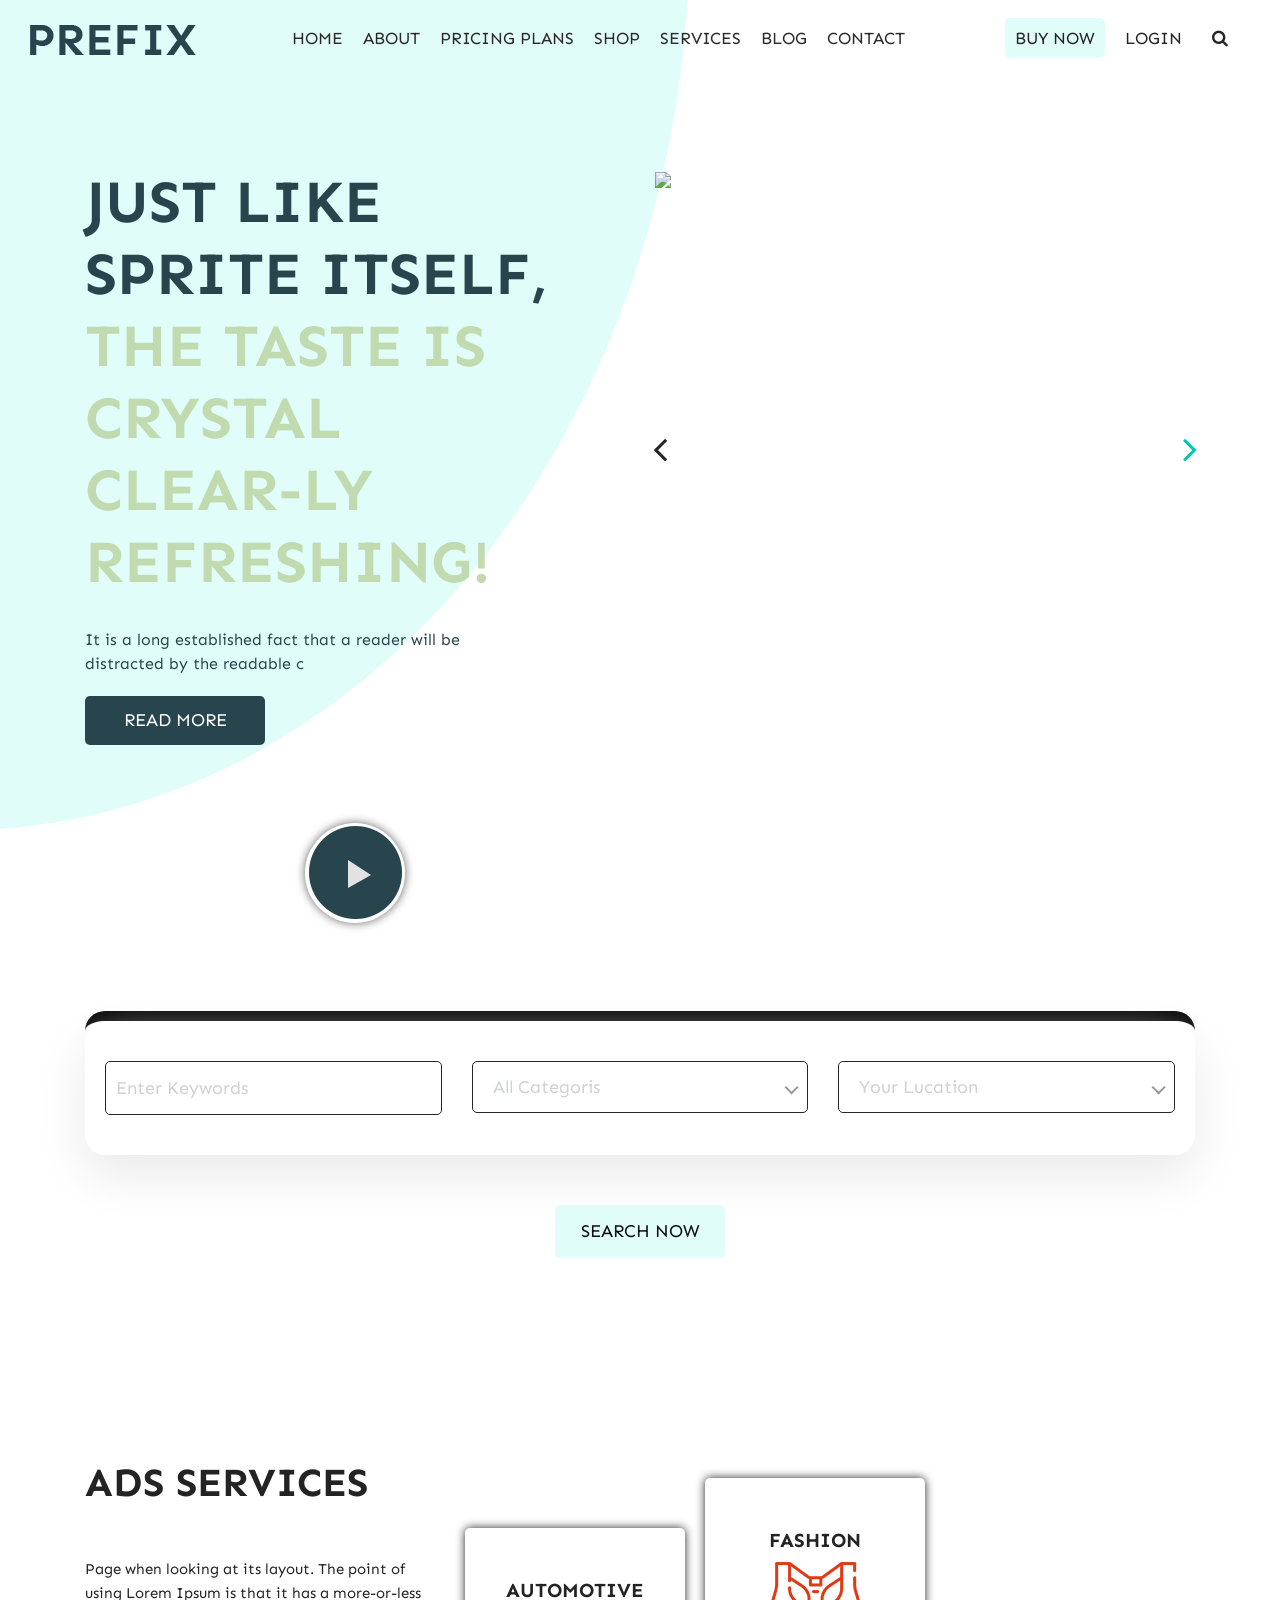
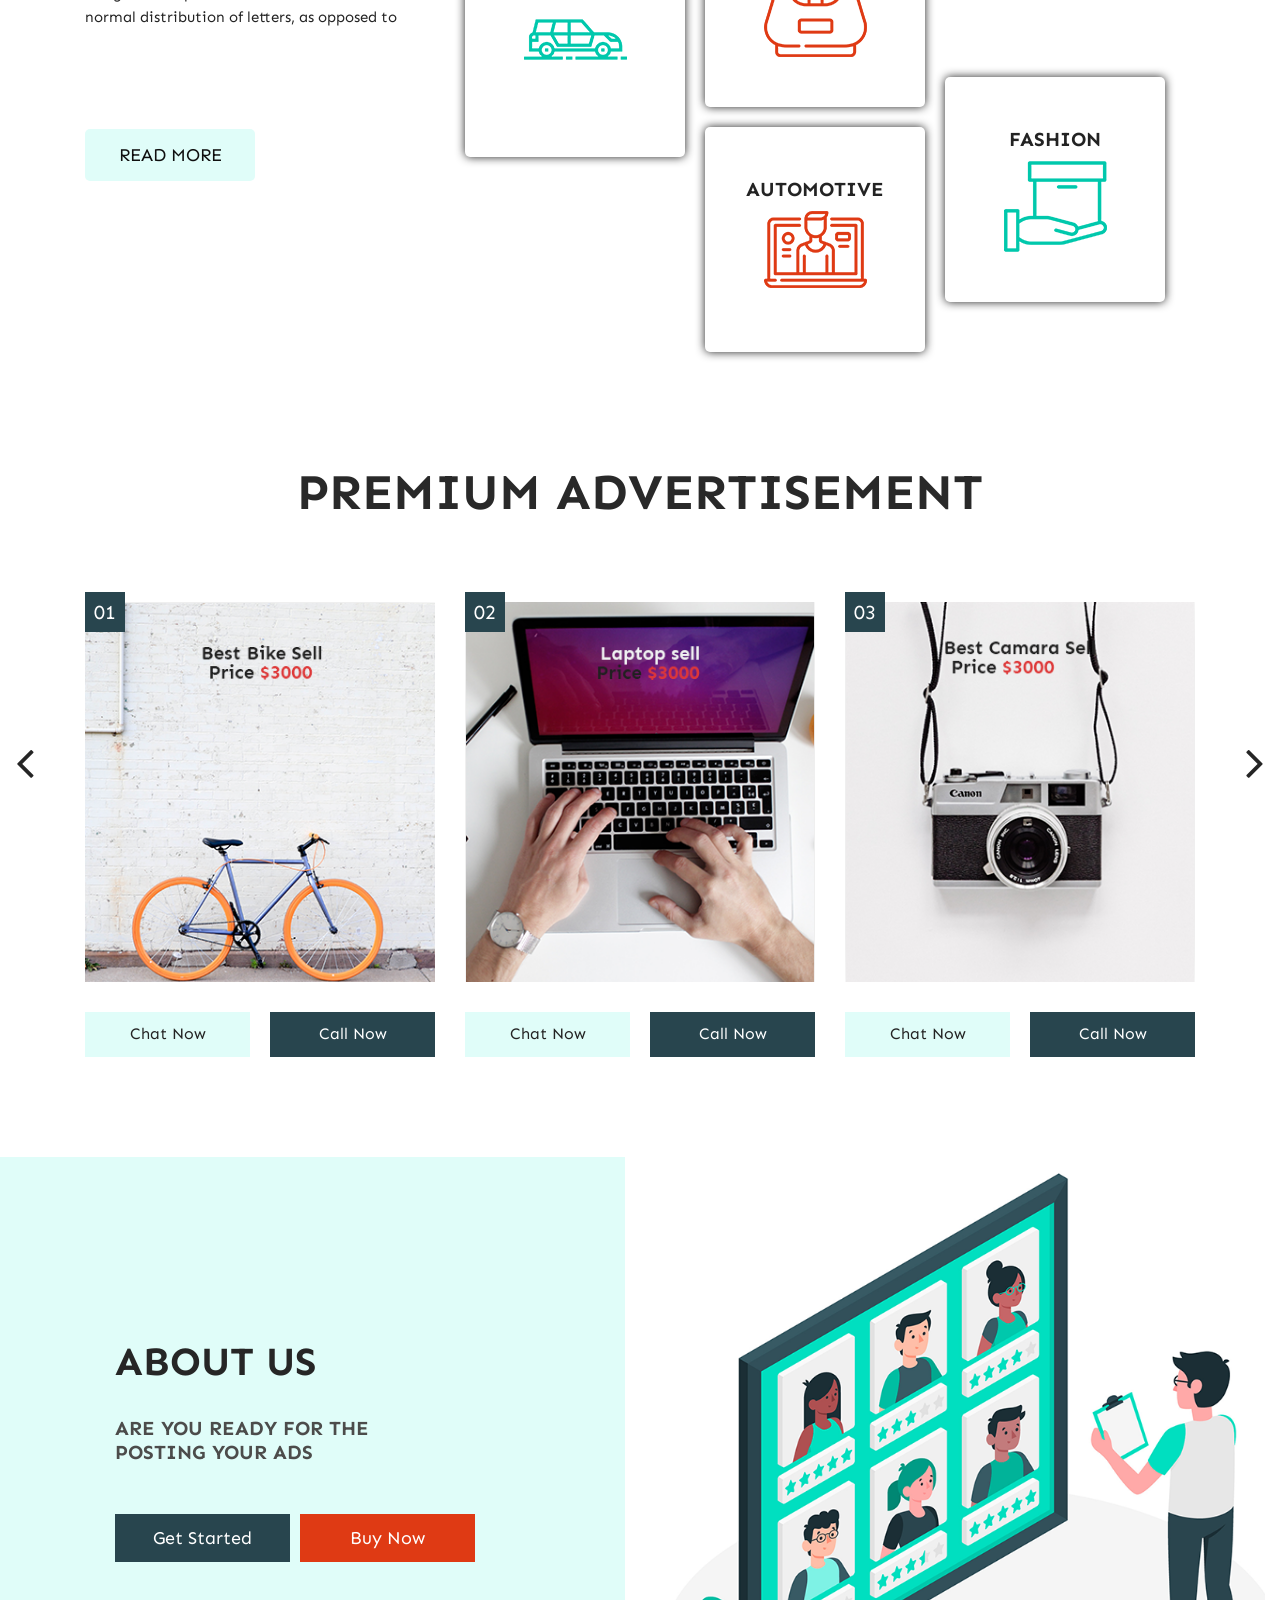
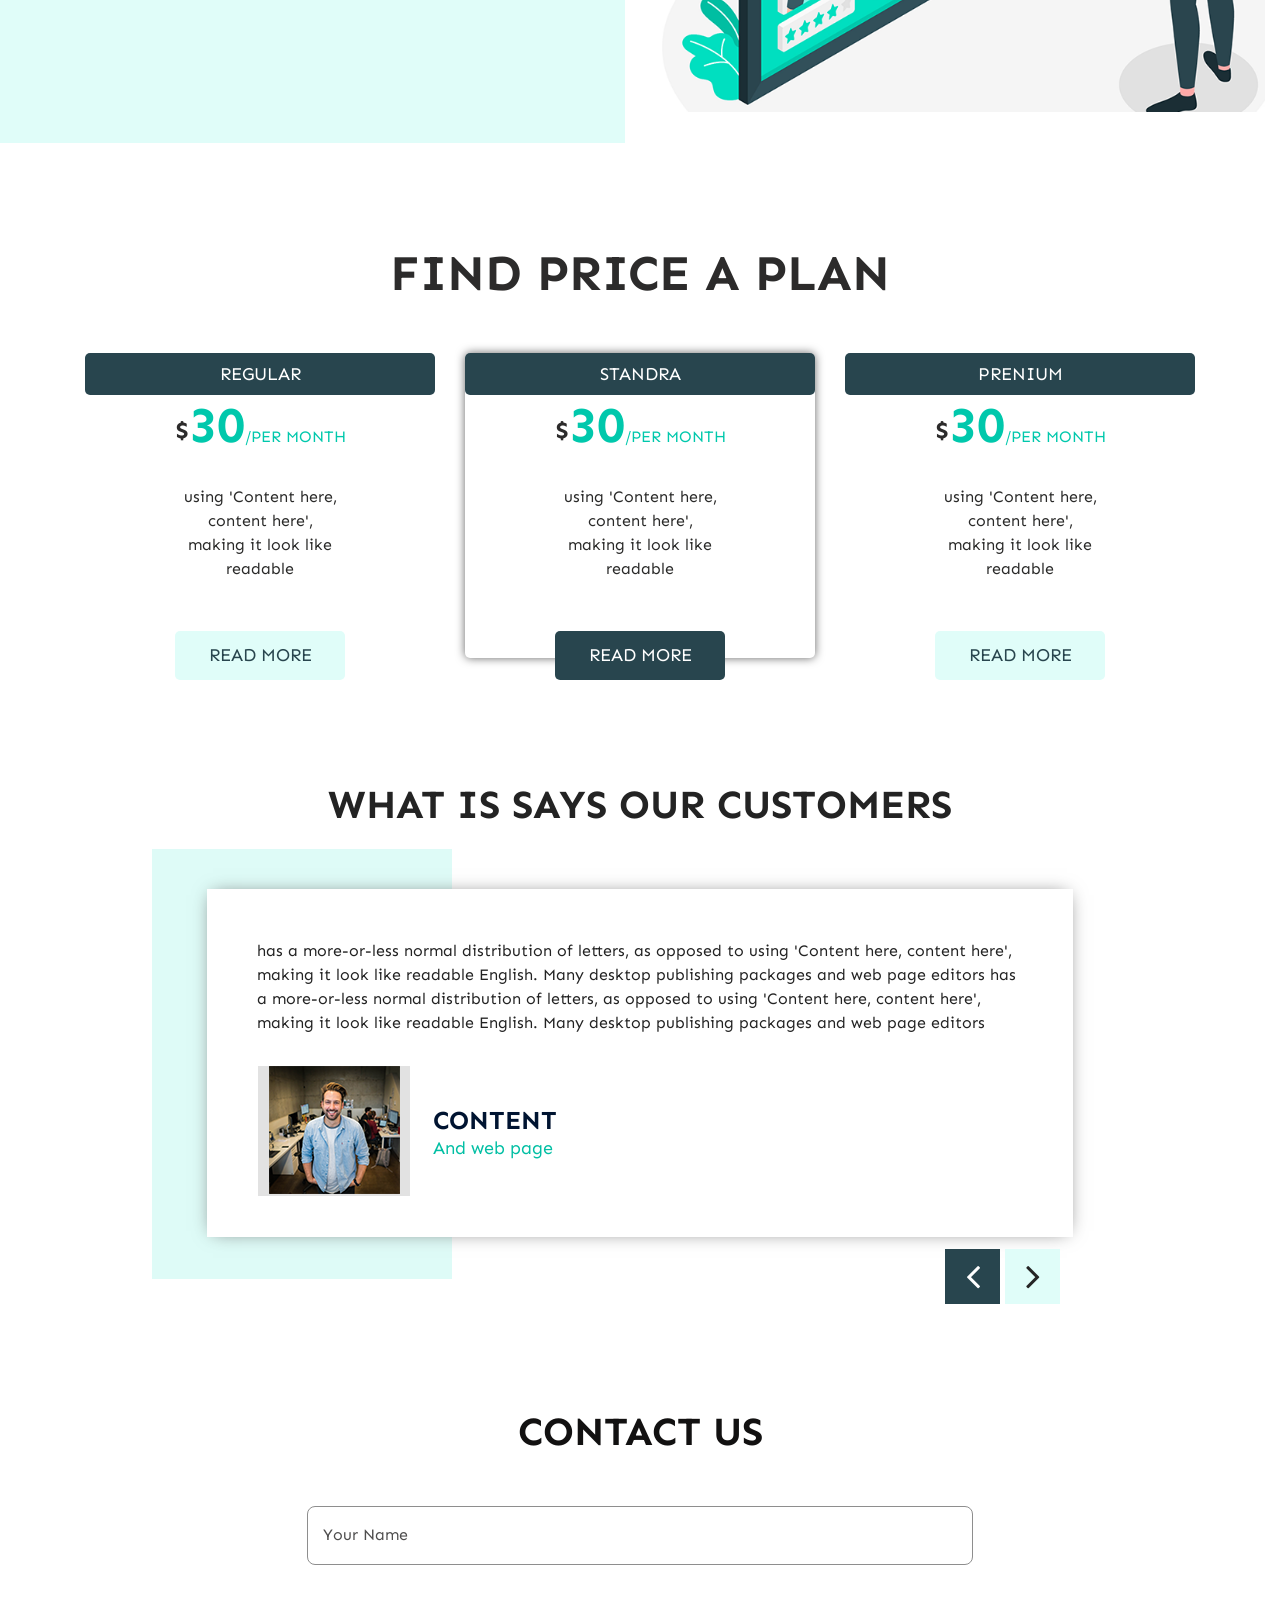
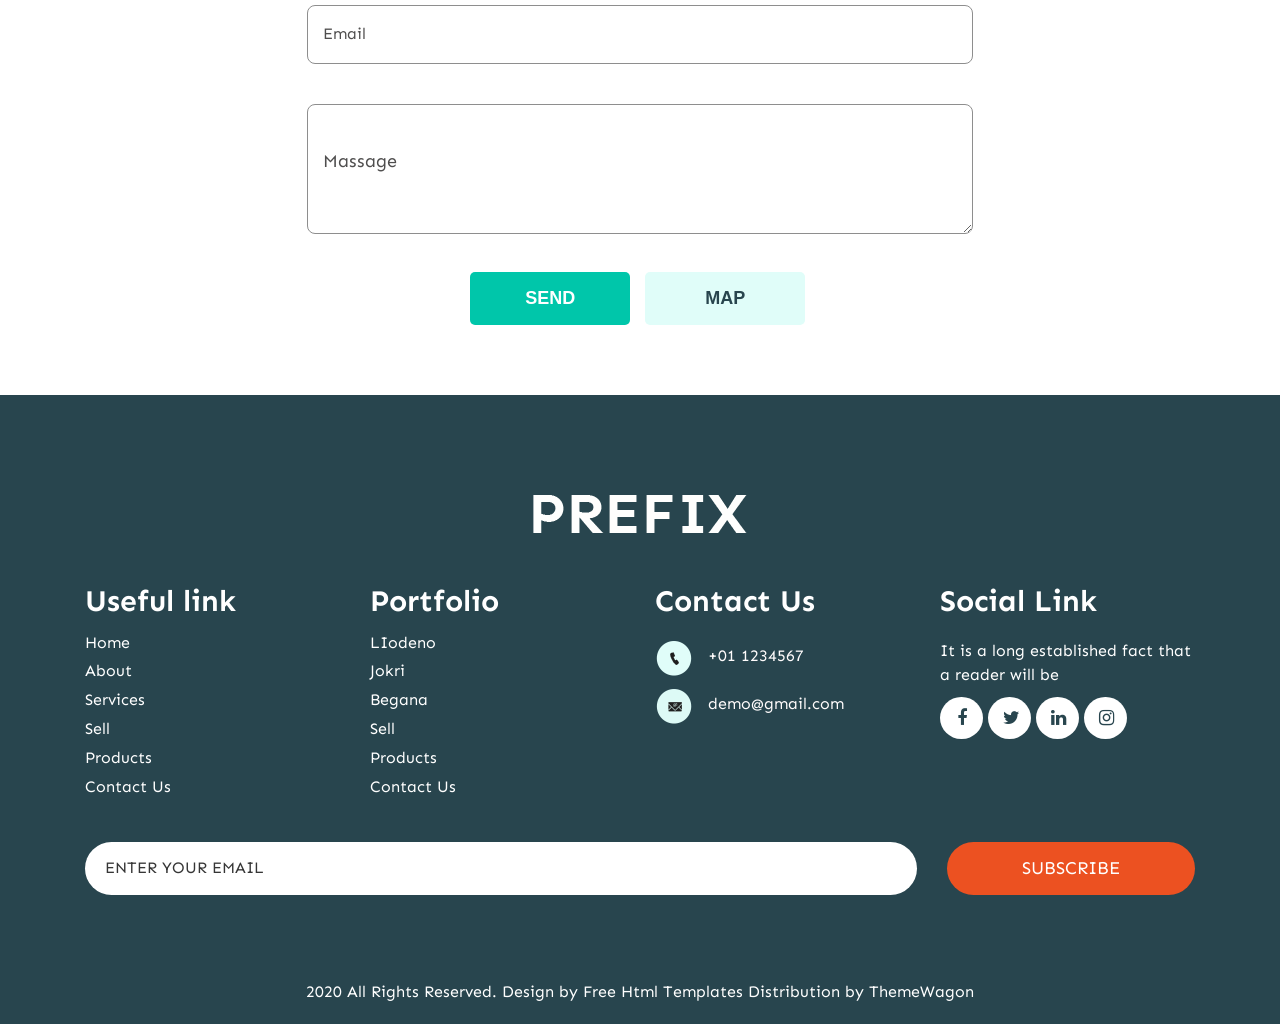
==== commit 2f6cc5c4: "Added images" ====
--- a/ETS STUFF/index.html
+++ b/ETS STUFF/index.html
@@ -77,7 +77,7 @@
             <div class="container">
                <div class="row">
                   <div class="col-md-6">
-                     <h1 class="banner_taital">SELL EVERY OLD THINGS & <span style="color: #2b2b2b;">BUY NEW</span></h1>
+                     <h1 class="banner_taital">Just Like Sprite Itself, <span style="color: #c2dab0;">The Taste Is Crystal Clear-ly Refreshing!</span></h1>
                      <p class="banner_text">It is a long established fact that a reader will be distracted by the readable c</p>
                      <div class="started_text"><a href="#">Read More</a></div>
                      <div class="play_icon"><img src="images/play-icon.png"></div>
@@ -86,13 +86,13 @@
                      <div id="banner_slider" class="carousel slide" data-ride="carousel">
                         <div class="carousel-inner">
                            <div class="carousel-item active">
-                              <div class="banner_img"><img src="images/banner-img.png"></div>
+                              <div class="banner_img"><img src="ETS STUFF\images\Sprite_On_Ice.png"></div>
                            </div>
                            <div class="carousel-item">
-                              <div class="banner_img"><img src="images/banner-img.png"></div>
+                              <div class="banner_img"><img src="ETS STUFF\images\Sprite_On_Ice2.png"></div>
                            </div>
                            <div class="carousel-item">
-                              <div class="banner_img"><img src="images/banner-img.png"></div>
+                              <div class="banner_img"><img src="ETS STUFF\images\Sprite_On_Ice3.png"></div>
                            </div>
                         </div>
                         <a class="carousel-control-prev" href="#banner_slider" role="button" data-slide="prev">
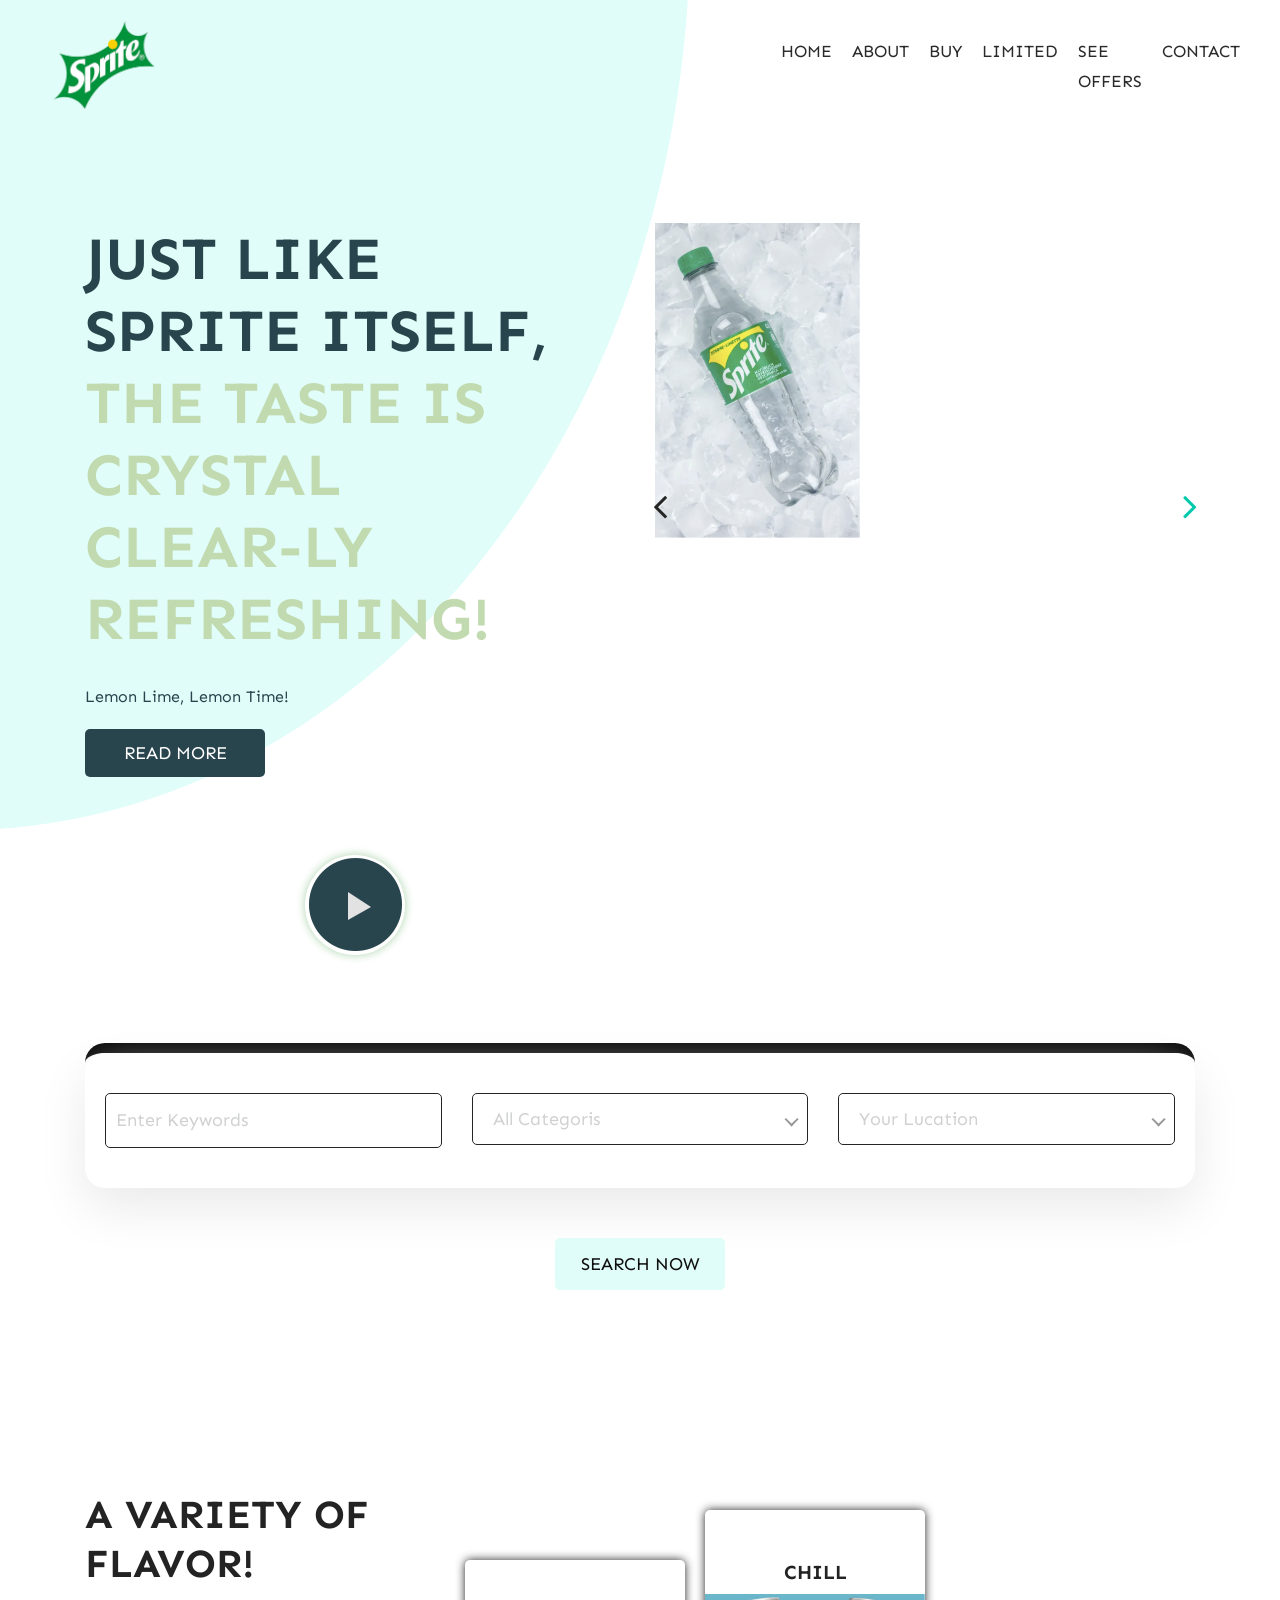
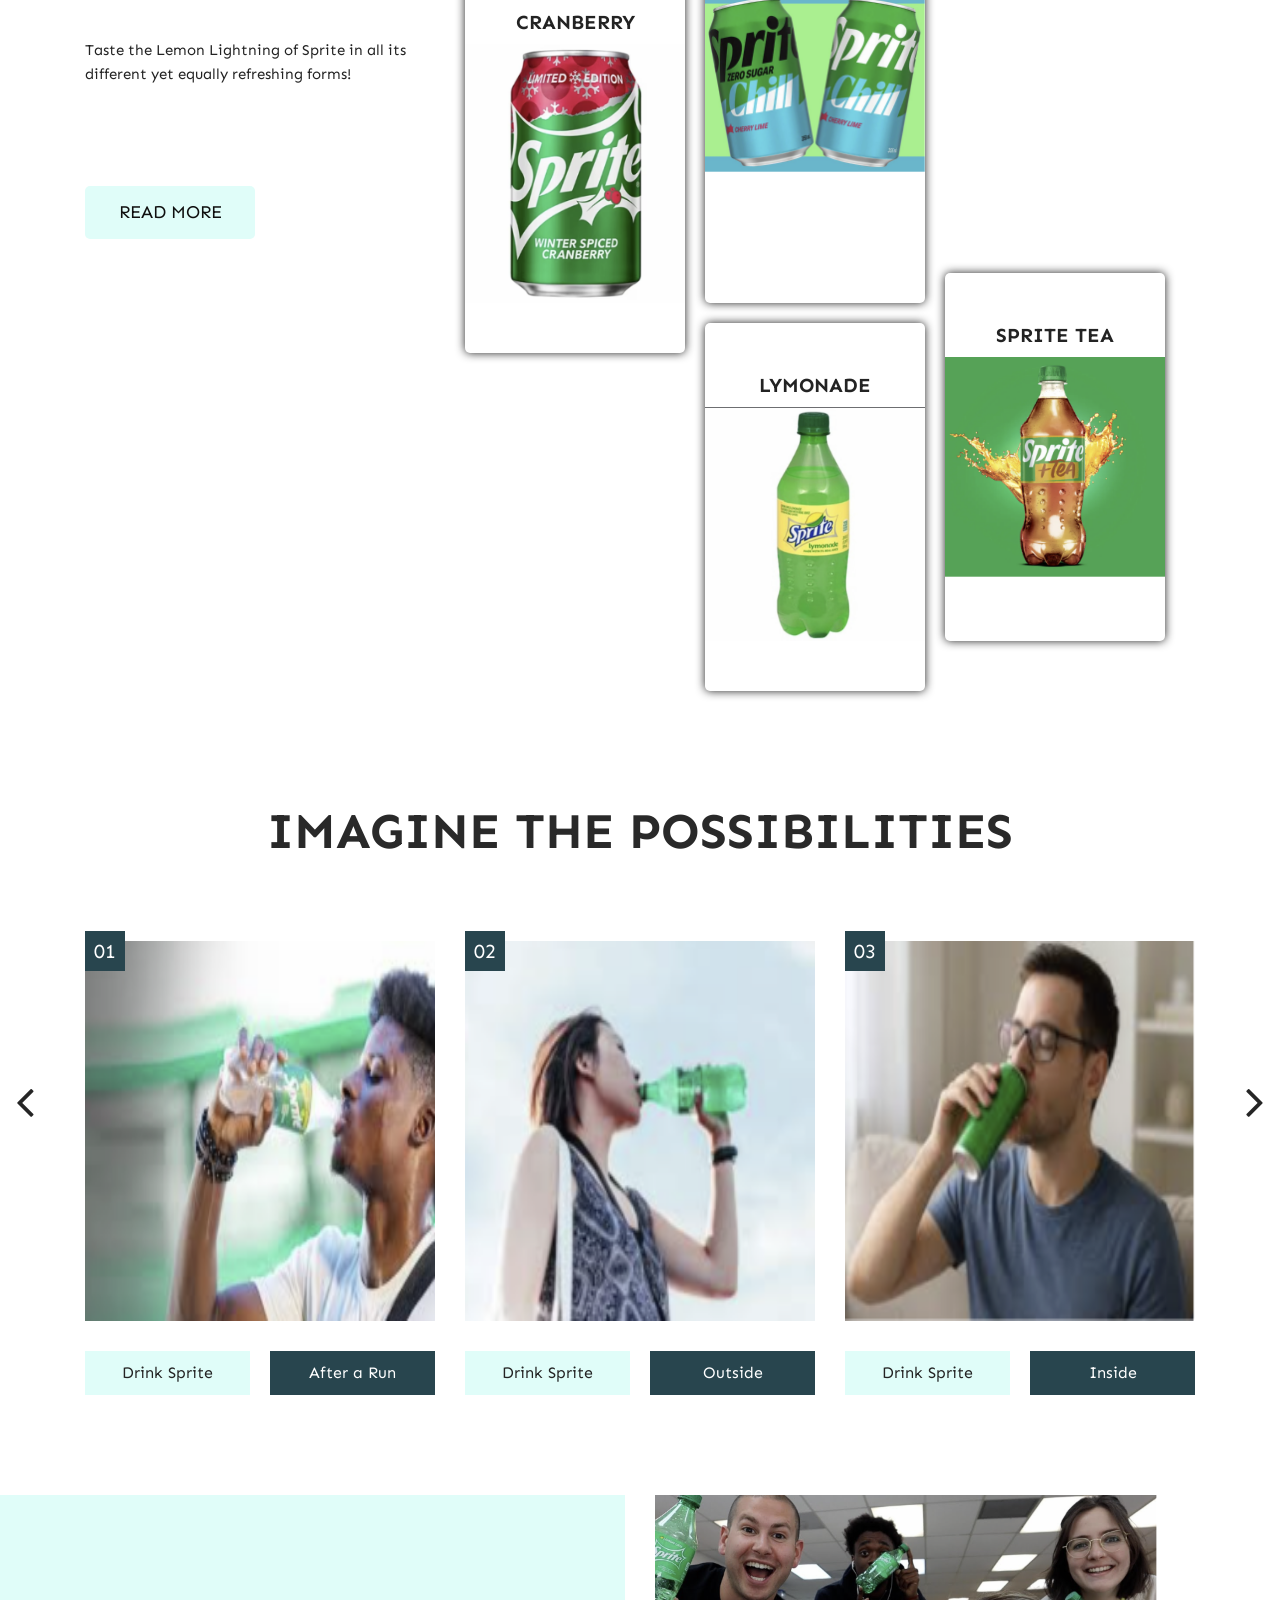
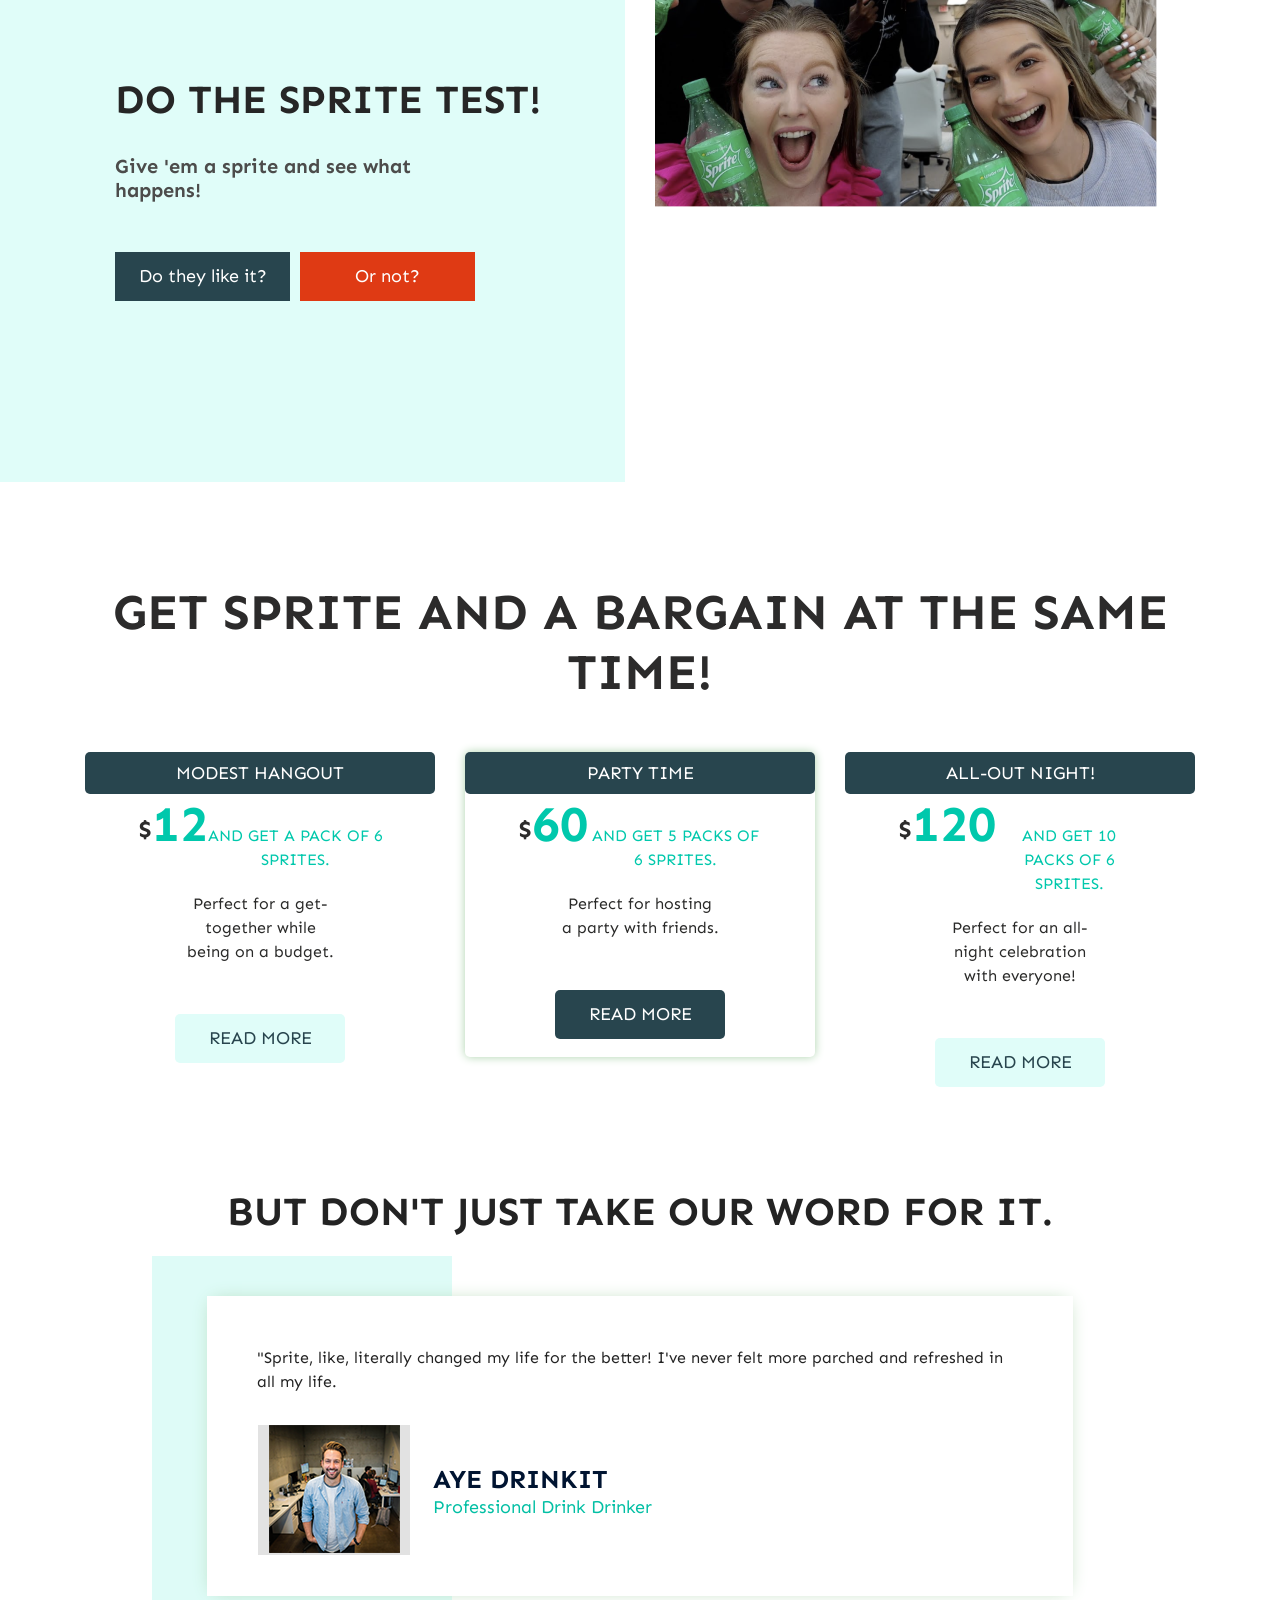
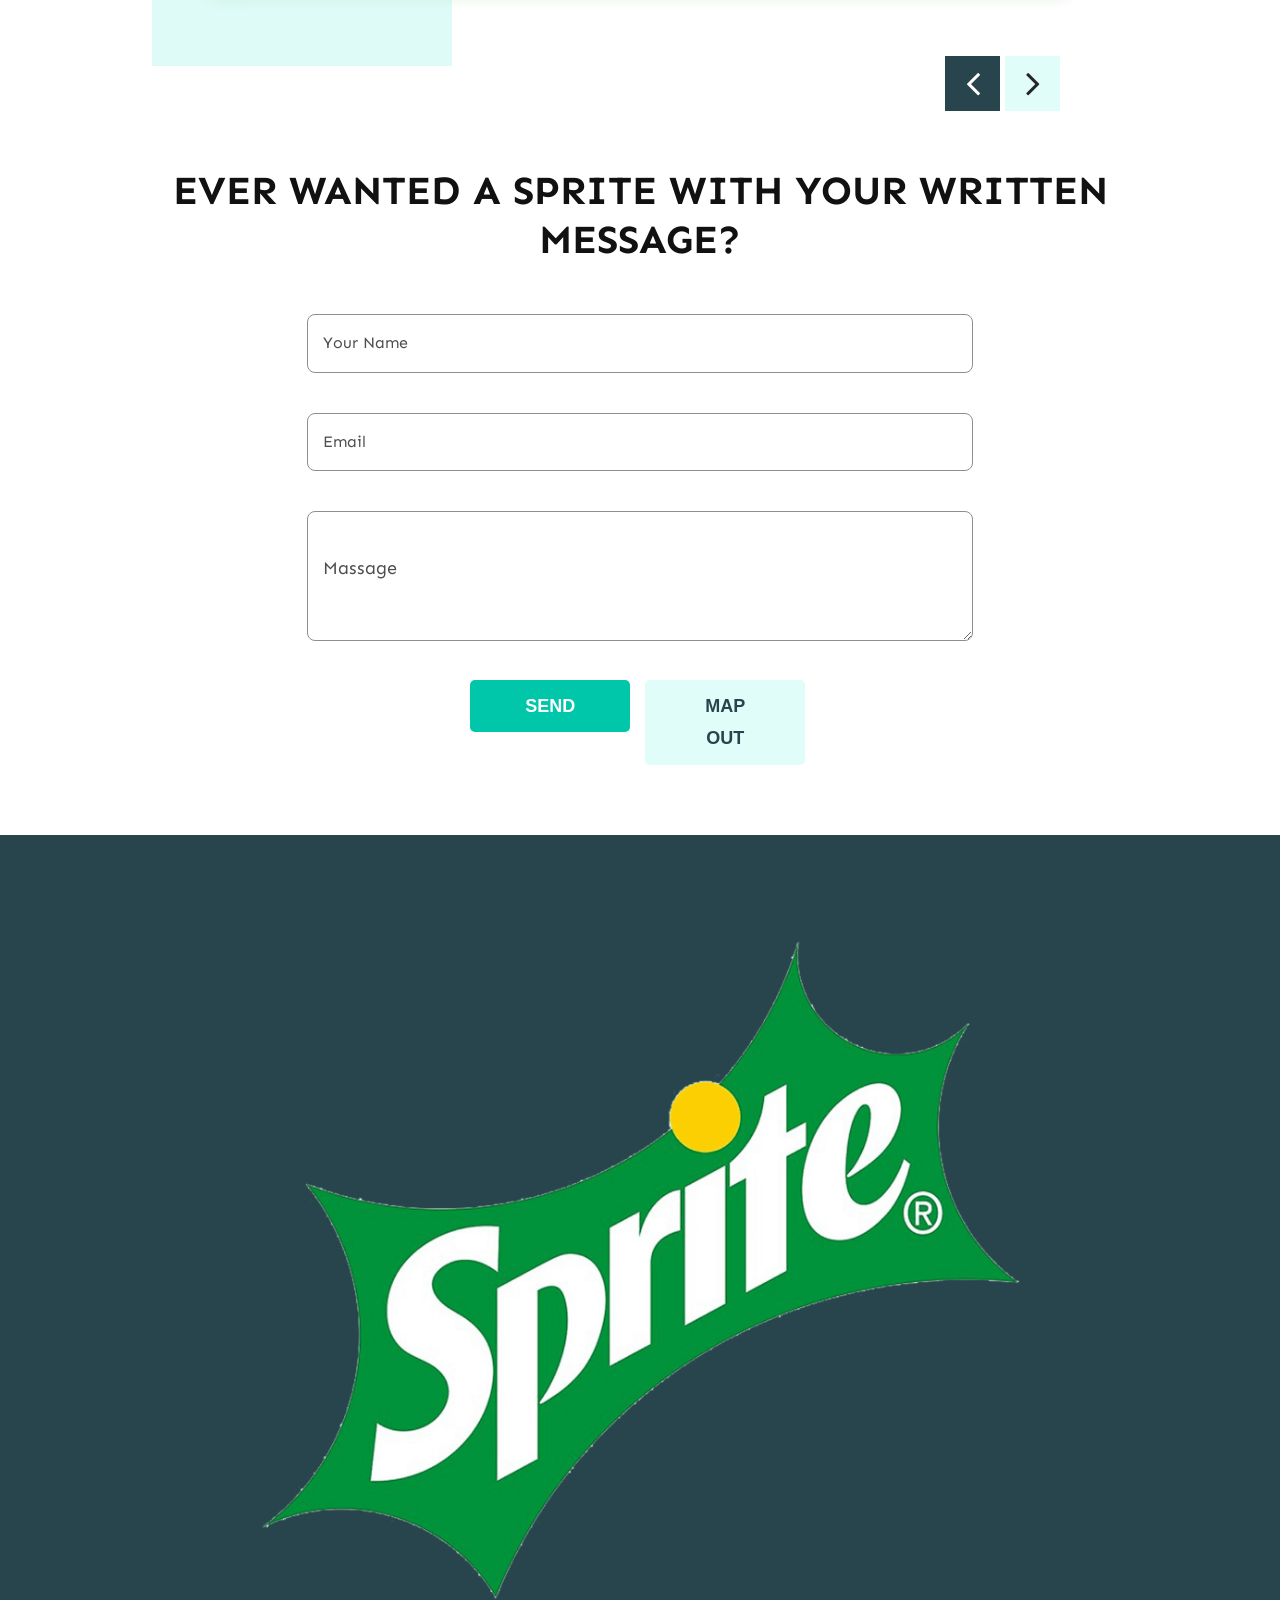
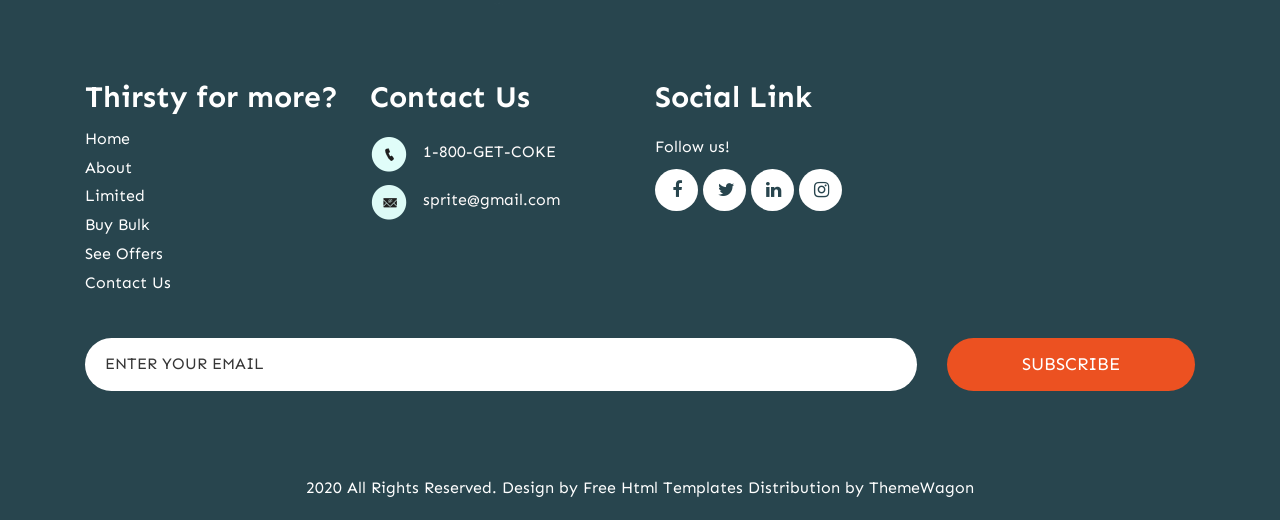
==== commit 6eed7b05: "ETS 2026" ====
--- a/ETS STUFF/index.html
+++ b/ETS STUFF/index.html
@@ -32,7 +32,7 @@
       <div class="header_section">
          <div class="container-fluid">
             <nav class="navbar navbar-expand-lg navbar-light bg-light">
-               <a class="navbar-brand"href="index.html"><img src="images/logo.png"></a>
+               <a class="navbar-brand"href="index.html"><img src="images\Sprite_logo_PNG4.png" style="max-width: 20%;"></a>
                <button class="navbar-toggler" type="button" data-toggle="collapse" data-target="#navbarSupportedContent" aria-controls="navbarSupportedContent" aria-expanded="false" aria-label="Toggle navigation">
                <span class="navbar-toggler-icon"></span>
                </button>
@@ -45,30 +45,18 @@
                         <a class="nav-link" href="about.html">About</a>
                      </li>
                      <li class="nav-item">
-                        <a class="nav-link" href="pricing.html">Pricing Plans</a>
+                        <a class="nav-link" href="shop.html">Buy</a>
                      </li>
                      <li class="nav-item">
-                        <a class="nav-link" href="shop.html">Shop</a>
+                        <a class="nav-link" href="services.html">Limited</a>
                      </li>
                      <li class="nav-item">
-                        <a class="nav-link" href="services.html">Services</a>
-                     </li>
-                     <li class="nav-item">
-                        <a class="nav-link" href="blog.html">Blog</a>
+                        <a class="nav-link" href="pricing.html">See Offers</a>
                      </li>
                      <li class="nav-item">
                         <a class="nav-link" href="contact.html">Contact</a>
                      </li>
                   </ul>
-                  <form class="form-inline my-2 my-lg-0">
-                     <div class="login_bt">
-                        <ul>
-                           <li class="active"><a href="#">Buy Now</a></li>
-                           <li><a href="#">Login</a></li>
-                           <li><a href="#"><i class="fa fa-search" aria-hidden="true"></i></a></li>
-                        </ul>
-                     </div>
-                  </form>
                </div>
             </nav>
          </div>
@@ -78,7 +66,7 @@
                <div class="row">
                   <div class="col-md-6">
                      <h1 class="banner_taital">Just Like Sprite Itself, <span style="color: #c2dab0;">The Taste Is Crystal Clear-ly Refreshing!</span></h1>
-                     <p class="banner_text">It is a long established fact that a reader will be distracted by the readable c</p>
+                     <p class="banner_text">Lemon Lime, Lemon Time!</p>
                      <div class="started_text"><a href="#">Read More</a></div>
                      <div class="play_icon"><img src="images/play-icon.png"></div>
                   </div>
@@ -86,13 +74,13 @@
                      <div id="banner_slider" class="carousel slide" data-ride="carousel">
                         <div class="carousel-inner">
                            <div class="carousel-item active">
-                              <div class="banner_img"><img src="ETS STUFF\images\Sprite_On_Ice.png"></div>
+                              <div class="banner_img"><img src="images\Sprite_On_Ice.png"></div>
                            </div>
                            <div class="carousel-item">
-                              <div class="banner_img"><img src="ETS STUFF\images\Sprite_On_Ice2.png"></div>
+                              <div class="banner_img"><img src="images\Sprite_On_Ice2.png"></div>
                            </div>
                            <div class="carousel-item">
-                              <div class="banner_img"><img src="ETS STUFF\images\Sprite_On_Ice3.png"></div>
+                              <div class="banner_img"><img src="images\Sprite_On_Ice3.png"></div>
                            </div>
                         </div>
                         <a class="carousel-control-prev" href="#banner_slider" role="button" data-slide="prev">
@@ -143,30 +131,30 @@
          <div class="container">
             <div class="row">
                <div class="col-md-4">
-                  <h1 class="services_taital">Ads Services</h1>
-                  <p class=" services_text">Page when looking at its layout. The point of using Lorem Ipsum is that it has a more-or-less normal distribution of letters, as opposed to</p>
+                  <h1 class="services_taital">A variety of flavor!</h1>
+                  <p class=" services_text">Taste the Lemon Lightning of Sprite in all its different yet equally refreshing forms!</p>
                   <div class="readmore_btn"><a href="#">Read More</a></div>
                </div>
                <div class="col-md-8">
                   <h1 class="services_taital">
                      <div class="services_box">
                         <div class="services_box_left">
-                           <h5 class="fashion_text">Automotive</h5>
-                           <div><img src="images/icon-1.png"></div>
+                           <h5 class="fashion_text">Cranberry</h5>
+                           <div><img src="images\Sprite_Cranberry.png"></div>
                         </div>
                         <div class="services_box_right">
-                           <h5 class="fashion_text">Fashion</h5>
-                           <div><img src="images/icon-2.png"></div>
+                           <h5 class="fashion_text">Chill</h5>
+                           <div><img src="images\Sprite_Chill.png"></div>
                         </div>
                      </div>
                      <div class="services_box_2">
                         <div class="services_box_left">
-                           <h5 class="fashion_text">Automotive</h5>
-                           <div><img src="images/icon-3.png"></div>
+                           <h5 class="fashion_text">Lymonade</h5>
+                           <div><img src="images\Sprite_Lymonade.png"></div>
                         </div>
                         <div class="services_box_right">
-                           <h5 class="fashion_text">Fashion</h5>
-                           <div><img src="images/icon-4.png"></div>
+                           <h5 class="fashion_text">Sprite Tea</h5>
+                           <div><img src="images\Sprite_Tea.png"></div>
                         </div>
                      </div>
                   </h1>
@@ -180,7 +168,7 @@
          <div class="container">
             <div class="row">
                <div class="col-md-12">
-                  <h1 class="blog_taital">PREMIUM ADVERTISEMENT</h1>
+                  <h1 class="blog_taital">Imagine the Possibilities</h1>
                </div>
             </div>
             <div class="blog_section_2">
@@ -189,27 +177,27 @@
                      <div class="carousel-item active">
                         <div class="row">
                            <div class="col-md-4">
-                              <div class="blog_img"><img src="images/blog-img.png"></div>
+                              <div class="blog_img"><img src="images\Drink_Sprite_After_Run.png"></div>
                               <h6 class="number_text">01</h6>
                               <div class="callnow_btn">
-                                 <div class="chat_bt"><a href="#">Chat Now</a></div>
-                                 <div class="call_bt active"><a href="#">Call Now</a></div>
-                              </div>
-                           </div>
-                           <div class="col-md-4">
-                              <div class="blog_img"><img src="images/blog-img1.png"></div>
+                                 <div class="chat_bt"><a href="#">Drink Sprite</a></div>
+                                 <div class="call_bt active"><a href="#">After a Run</a></div>
+                              </div>
+                           </div>
+                           <div class="col-md-4">
+                              <div class="blog_img"><img src="images/Drink_Sprite_Outside.png"></div>
                               <h6 class="number_text">02</h6>
                               <div class="callnow_btn">
-                                 <div class="chat_bt"><a href="#">Chat Now</a></div>
-                                 <div class="call_bt active"><a href="#">Call Now</a></div>
-                              </div>
-                           </div>
-                           <div class="col-md-4">
-                              <div class="blog_img"><img src="images/blog-img2.png"></div>
+                                 <div class="chat_bt"><a href="#">Drink Sprite</a></div>
+                                 <div class="call_bt active"><a href="#">Outside</a></div>
+                              </div>
+                           </div>
+                           <div class="col-md-4">
+                              <div class="blog_img"><img src="images/Drink_Sprite_Inside.png"></div>
                               <h6 class="number_text">03</h6>
                               <div class="callnow_btn">
-                                 <div class="chat_bt"><a href="#">Chat Now</a></div>
-                                 <div class="call_bt active"><a href="#">Call Now</a></div>
+                                 <div class="chat_bt"><a href="#">Drink Sprite</a></div>
+                                 <div class="call_bt active"><a href="#">Inside</a></div>
                               </div>
                            </div>
                         </div>
@@ -217,27 +205,27 @@
                      <div class="carousel-item">
                         <div class="row">
                            <div class="col-md-4">
-                              <div class="blog_img"><img src="images/blog-img.png"></div>
+                              <div class="blog_img"><img src="images/Drink_Sprite_After_a_Promotion.png"></div>
                               <h6 class="number_text">01</h6>
                               <div class="callnow_btn">
-                                 <div class="chat_bt"><a href="#">Chat Now</a></div>
-                                 <div class="call_bt active"><a href="#">Call Now</a></div>
-                              </div>
-                           </div>
-                           <div class="col-md-4">
-                              <div class="blog_img"><img src="images/blog-img1.png"></div>
+                                 <div class="chat_bt"><a href="#">Drink Sprite</a></div>
+                                 <div class="call_bt active"><a href="#">After a Promotion</a></div>
+                              </div>
+                           </div>
+                           <div class="col-md-4">
+                              <div class="blog_img"><img src="images/Drink_Sprite_And_Share.png"></div>
                               <h6 class="number_text">02</h6>
                               <div class="callnow_btn">
-                                 <div class="chat_bt"><a href="#">Chat Now</a></div>
-                                 <div class="call_bt active"><a href="#">Call Now</a></div>
-                              </div>
-                           </div>
-                           <div class="col-md-4">
-                              <div class="blog_img"><img src="images/blog-img2.png"></div>
+                                 <div class="chat_bt"><a href="#">Drink Sprite</a></div>
+                                 <div class="call_bt active"><a href="#">And Share</a></div>
+                              </div>
+                           </div>
+                           <div class="col-md-4">
+                              <div class="blog_img"><img src="images/Drink_Sprite_And_Smile.png"></div>
                               <h6 class="number_text">03</h6>
                               <div class="callnow_btn">
-                                 <div class="chat_bt"><a href="#">Chat Now</a></div>
-                                 <div class="call_bt active"><a href="#">Call Now</a></div>
+                                 <div class="chat_bt"><a href="#">Drink Sprite</a></div>
+                                 <div class="call_bt active"><a href="#">And Smile</a></div>
                               </div>
                            </div>
                         </div>
@@ -245,27 +233,27 @@
                      <div class="carousel-item">
                         <div class="row">
                            <div class="col-md-4">
-                              <div class="blog_img"><img src="images/blog-img.png"></div>
+                              <div class="blog_img"><img src="images/Drink_Sprite_And_Feel_Estatic.png"></div>
                               <h6 class="number_text">01</h6>
                               <div class="callnow_btn">
-                                 <div class="chat_bt"><a href="#">Chat Now</a></div>
-                                 <div class="call_bt active"><a href="#">Call Now</a></div>
-                              </div>
-                           </div>
-                           <div class="col-md-4">
-                              <div class="blog_img"><img src="images/blog-img1.png"></div>
+                                 <div class="chat_bt"><a href="#">Drink Sprite</a></div>
+                                 <div class="call_bt active"><a href="#">And Feel Estatic</a></div>
+                              </div>
+                           </div>
+                           <div class="col-md-4">
+                              <div class="blog_img"><img src="images/Drink_Sprite_On a Date.png"></div>
                               <h6 class="number_text">02</h6>
                               <div class="callnow_btn">
-                                 <div class="chat_bt"><a href="#">Chat Now</a></div>
-                                 <div class="call_bt active"><a href="#">Call Now</a></div>
-                              </div>
-                           </div>
-                           <div class="col-md-4">
-                              <div class="blog_img"><img src="images/blog-img2.png"></div>
+                                 <div class="chat_bt"><a href="#">Drink Sprite</a></div>
+                                 <div class="call_bt active"><a href="#">On a Date</a></div>
+                              </div>
+                           </div>
+                           <div class="col-md-4">
+                              <div class="blog_img"><img src="images/Drink_Sprite_On_A_Hot_Day.png"></div>
                               <h6 class="number_text">03</h6>
                               <div class="callnow_btn">
-                                 <div class="chat_bt"><a href="#">Chat Now</a></div>
-                                 <div class="call_bt active"><a href="#">Call Now</a></div>
+                                 <div class="chat_bt"><a href="#">Drink Sprite</a></div>
+                                 <div class="call_bt active"><a href="#">On a Hot Day</a></div>
                               </div>
                            </div>
                         </div>
@@ -288,16 +276,16 @@
             <div class="row">
                <div class="col-md-6 padding_left0">
                   <div class="about_taital_main">
-                     <h1 class="about_taital">About Us</h1>
-                     <h6 class="about_text">ARE YOU READY FOR THE POSTING YOUR ADS</h6>
+                     <h1 class="about_taital">Do the Sprite Test!</h1>
+                     <h6 class="about_text">Give 'em a sprite and see what happens!</h6>
                      <div class="btn_main">
-                        <div class="started_bt"><a href="#">Get Started</a></div>
-                        <div class="buy_bt active"><a href="#">Buy Now</a></div>
+                        <div class="started_bt"><a href="#">Do they like it?</a></div>
+                        <div class="buy_bt active"><a href="#">Or not?</a></div>
                      </div>
                   </div>
                </div>
                <div class="col-md-6">
-                  <div class="about_img"><img src="images/about-img.png"></div>
+                  <div class="about_img"><img src="images/Sprite_Challenge.png"></div>
                </div>
             </div>
          </div>
@@ -308,44 +296,44 @@
          <div class="container">
             <div class="row">
                <div class="col-md-12">
-                  <h1 class="pricing_taital">FIND Price A PLAN</h1>
+                  <h1 class="pricing_taital">Get Sprite and a bargain at the same time!</h1>
                </div>
             </div>
             <div class="pricing_section_2">
                <div class="row">
                   <div class="col-md-4">
                      <div class="pricing_box">
-                        <h6 class="regular_text">Regular</h6>
+                        <h6 class="regular_text">Modest Hangout</h6>
                         <div class="taital_main">
                            <h3 class="dolor_text">$</h3>
-                           <h1 class="dolor_text_1">30</h1>
-                           <p class="month_text">/Per Month</p>
-                        </div>
-                        <p class="using_text">using 'Content here, content here', making it look like readable</p>
+                           <h1 class="dolor_text_1">12</h1>
+                           <p class="month_text"> and get a pack of 6 Sprites.</p>
+                        </div>
+                        <p class="using_text">Perfect for a get-together while being on a budget.</p>
                         <div class="readmore_bt"><a  href="#">Read More</a></div>
                      </div>
                   </div>
                   <div class="col-md-4">
                      <div class="pricing_box active">
-                        <h6 class="regular_text">Standra</h6>
+                        <h6 class="regular_text">Party time</h6>
                         <div class="taital_main">
                            <h3 class="dolor_text">$</h3>
-                           <h1 class="dolor_text_1">30</h1>
-                           <p class="month_text">/Per Month</p>
-                        </div>
-                        <p class="using_text">using 'Content here, content here', making it look like readable</p>
+                           <h1 class="dolor_text_1">60</h1>
+                           <p class="month_text"> and get 5 packs of 6 Sprites.</p>
+                        </div>
+                        <p class="using_text">Perfect for hosting a party with friends.</p>
                         <div class="readmore_bt active"><a  href="#">Read More</a></div>
                      </div>
                   </div>
                   <div class="col-md-4">
                      <div class="pricing_box">
-                        <h6 class="regular_text">Prenium</h6>
+                        <h6 class="regular_text">All-Out Night!</h6>
                         <div class="taital_main">
                            <h3 class="dolor_text">$</h3>
-                           <h1 class="dolor_text_1">30</h1>
-                           <p class="month_text">/Per Month</p>
-                        </div>
-                        <p class="using_text">using 'Content here, content here', making it look like readable</p>
+                           <h1 class="dolor_text_1">120</h1>
+                           <p class="month_text"> and get 10 packs of 6 Sprites.</p>
+                        </div>
+                        <p class="using_text">Perfect for an all-night celebration with everyone!</p>
                         <div class="readmore_bt"><a  href="#">Read More</a></div>
                      </div>
                   </div>
@@ -359,7 +347,7 @@
          <div class="container">
             <div class="row">
                <div class="col-sm-12">
-                  <h1 class="customer_taital">What Is says Our customers</h1>
+                  <h1 class="customer_taital">But don't just take our word for it.</h1>
                </div>
             </div>
          </div>
@@ -372,13 +360,13 @@
                            <div class="col-md-12">
                               <div class="box_main">
                                  <div class="customer_main">
-                                    <p class="enim_text">has a more-or-less normal distribution of letters, as opposed to using 'Content here, content here', making it look like readable English. Many desktop publishing packages and web page editors has a more-or-less normal distribution of letters, as opposed to using 'Content here, content here', making it look like readable English. Many desktop publishing packages and web page editors </p>
+                                    <p class="enim_text">"Sprite, like, literally changed my life for the better! I've never felt more parched and refreshed in all my life.</p>
                                     <div class="customer_left">
                                        <div class="customer_img"><img src="images/customer-img.png"></div>
                                     </div>
                                     <div class="customer_right">
-                                       <h3 class="customer_name">Content</h3>
-                                       <p class="web_text">And web page </p>
+                                       <h3 class="customer_name">Aye Drinkit</h3>
+                                       <p class="web_text">Professional Drink Drinker</p>
                                     </div>
                                  </div>
                               </div>
@@ -394,13 +382,13 @@
                            <div class="col-md-12">
                               <div class="box_main">
                                  <div class="customer_main">
-                                    <p class="enim_text">has a more-or-less normal distribution of letters, as opposed to using 'Content here, content here', making it look like readable English. Many desktop publishing packages and web page editors has a more-or-less normal distribution of letters, as opposed to using 'Content here, content here', making it look like readable English. Many desktop publishing packages and web page editors </p>
+                                    <p class="enim_text">"OMG! Sprite is the, THE best drink ever! It's so refreshing and tastes amazing. I can't get enough of it!"</p>
                                     <div class="customer_left">
-                                       <div class="customer_img"><img src="images/customer-img.png"></div>
+                                       <div class="customer_img"><img src="images/Drink_Sprite_And_Feel_Estatic.png"></div>
                                     </div>
                                     <div class="customer_right">
-                                       <h3 class="customer_name">Content</h3>
-                                       <p class="web_text">And web page </p>
+                                       <h3 class="customer_name">Sprite Enthusiast</h3>
+                                       <p class="web_text">Enthusiastic Sprite Lover</p>
                                     </div>
                                  </div>
                               </div>
@@ -416,13 +404,13 @@
                            <div class="col-md-12">
                               <div class="box_main">
                                  <div class="customer_main">
-                                    <p class="enim_text">has a more-or-less normal distribution of letters, as opposed to using 'Content here, content here', making it look like readable English. Many desktop publishing packages and web page editors has a more-or-less normal distribution of letters, as opposed to using 'Content here, content here', making it look like readable English. Many desktop publishing packages and web page editors </p>
+                                    <p class="enim_text">"I've tried so many sodas, but none compare to Sprite. One sip, and I got my dream job!"</p>
                                     <div class="customer_left">
-                                       <div class="customer_img"><img src="images/customer-img.png"></div>
+                                       <div class="customer_img"><img src="images/Drink_Sprite_After_a_Promotion.png"></div>
                                     </div>
                                     <div class="customer_right">
-                                       <h3 class="customer_name">Content</h3>
-                                       <p class="web_text">And web page </p>
+                                       <h3 class="customer_name">Sprite Believer</h3>
+                                       <p class="web_text">Sprite Success Story</p>
                                     </div>
                                  </div>
                               </div>
@@ -446,7 +434,7 @@
          <div class="container">
             <div class="row">
                <div class="col-sm-12">
-                  <h1 class="contact_taital contact_heading">Contact Us</h1>
+                  <h1 class="contact_taital contact_heading">Ever wanted a Sprite with your written message?</h1>
                </div>
             </div>
             <div class="contact_section_2">
@@ -459,7 +447,7 @@
                            <textarea class="massage-bt" placeholder="Massage" rows="5" id="comment" name="Massage"></textarea>
                            <div class="contact_btn_main">
                               <div class="send_bt active"><a href="#">Send</a></div>
-                              <div class="map_bt"><a href="#" id="showMap">Map</a></div>
+                              <div class="map_bt"><a href="#" id="showMap">Map Out</a></div>
                            </div>
                         </form>
                         <div class="map_main map_container">
@@ -482,45 +470,33 @@
          <div class="container">
             <div class="row">
                <div class="col-md-12">
-                  <div class="footer_logo"><img src="images/footer-logo.png"></div>
+                  <div class="footer_logo"><img src="images\Sprite_logo_PNG4.png"></div>
                </div>
             </div>
             <div class="footer_section_2">
                <div class="row">
                   <div class="col-lg-3 col-sm-6">
-                     <h2 class="useful_text">Useful link </h2>
+                     <h2 class="useful_text">Thirsty for more?</h2>
                      <div class="footer_menu">
                         <ul>
                            <li><a href="index.html">Home</a></li>
                            <li><a href="about.html">About</a></li>
-                           <li><a href="services.html">Services</a></li>
-                           <li><a href="sell.html">Sell</a></li>
-                           <li><a href="products.html">Products</a></li>
+                           <li><a href="services.html">Limited</a></li>
+                           <li><a href="shop.html">Buy Bulk</a></li>
+                           <li><a href="pricing.html">See Offers</a></li>
                            <li><a href="contact.html">Contact Us</a></li>
                         </ul>
                      </div>
                   </div>
-                  <div class="col-lg-3 col-sm-6">
-                     <h2 class="useful_text">Portfolio</h2>
-                     <div class="footer_menu">
-                        <ul>
-                           <li><a href="#">LIodeno</a></li>
-                           <li><a href="jokri.html">Jokri</a></li>
-                           <li><a href="begana.html">Begana</a></li>
-                           <li><a href="sell.html">Sell</a></li>
-                           <li><a href="products.html">Products</a></li>
-                           <li><a href="contact.html">Contact Us</a></li>
-                        </ul>
-                     </div>
-                  </div>
+                  
                   <div class="col-lg-3 col-sm-6">
                      <h2 class="useful_text">Contact Us</h2>
-                     <div class="location_text"><img src="images/call-icon.png"><span class="padding_left_15"><a href="#">+01 1234567</a></span></div>
-                     <div class="location_text"><img src="images/mail-icon.png"><span class="padding_left_15"><a href="#">demo@gmail.com</a></span></div>
+                     <div class="location_text"><img src="images/call-icon.png"><span class="padding_left_15"><a href="#">1-800-GET-COKE</a></span></div>
+                     <div class="location_text"><img src="images/mail-icon.png"><span class="padding_left_15"><a href="#">sprite@gmail.com</a></span></div>
                   </div>
                   <div class="col-lg-3 col-sm-6">
                      <h2 class="useful_text">Social Link</h2>
-                     <p class="footer_text">It is a long established fact that a reader will be </p>
+                     <p class="footer_text">Follow us!</p>
                      <div class="social_icon">
                         <ul>
                            <li><a href="#"><i class="fa fa-facebook" aria-hidden="true"></i></a></li>
--- a/ETS STUFF/css/style.css
+++ b/ETS STUFF/css/style.css
@@ -27,7 +27,7 @@
 }
 
 body {
-    color: #666666;
+    color: #acd3ac;
     font-size: 14px;
     font-family: 'Sen', sans-serif;
     line-height: 1.80857;
@@ -36,7 +36,7 @@
 }
 
 a {
-    color: #1f1f1f;
+    color: #2f362b;
     text-decoration: none !important;
     outline: none !important;
     -webkit-transition: all .3s ease-in-out;
@@ -58,7 +58,7 @@
     padding: 0 0 10px 0;
     font-weight: normal;
     line-height: normal;
-    color: #111111;
+    color: #8ede58;
     margin: 0
 }
 
